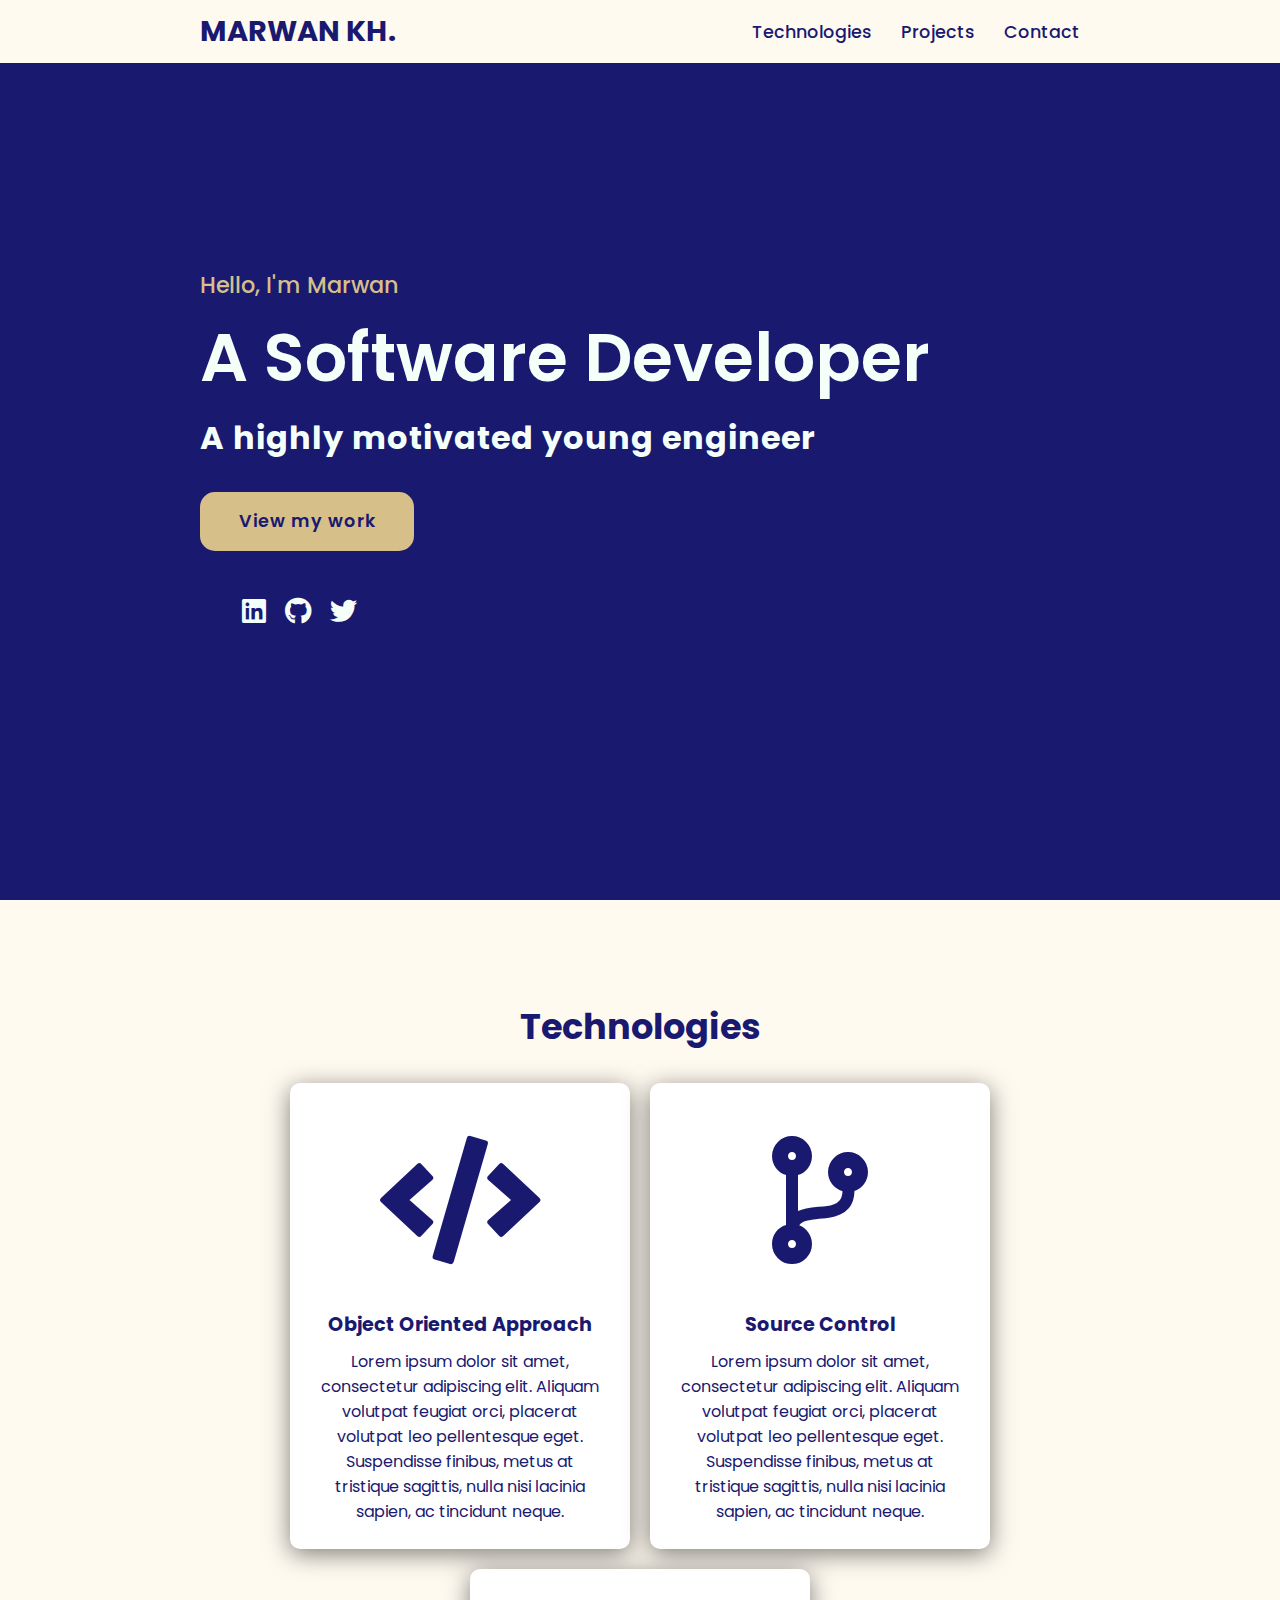
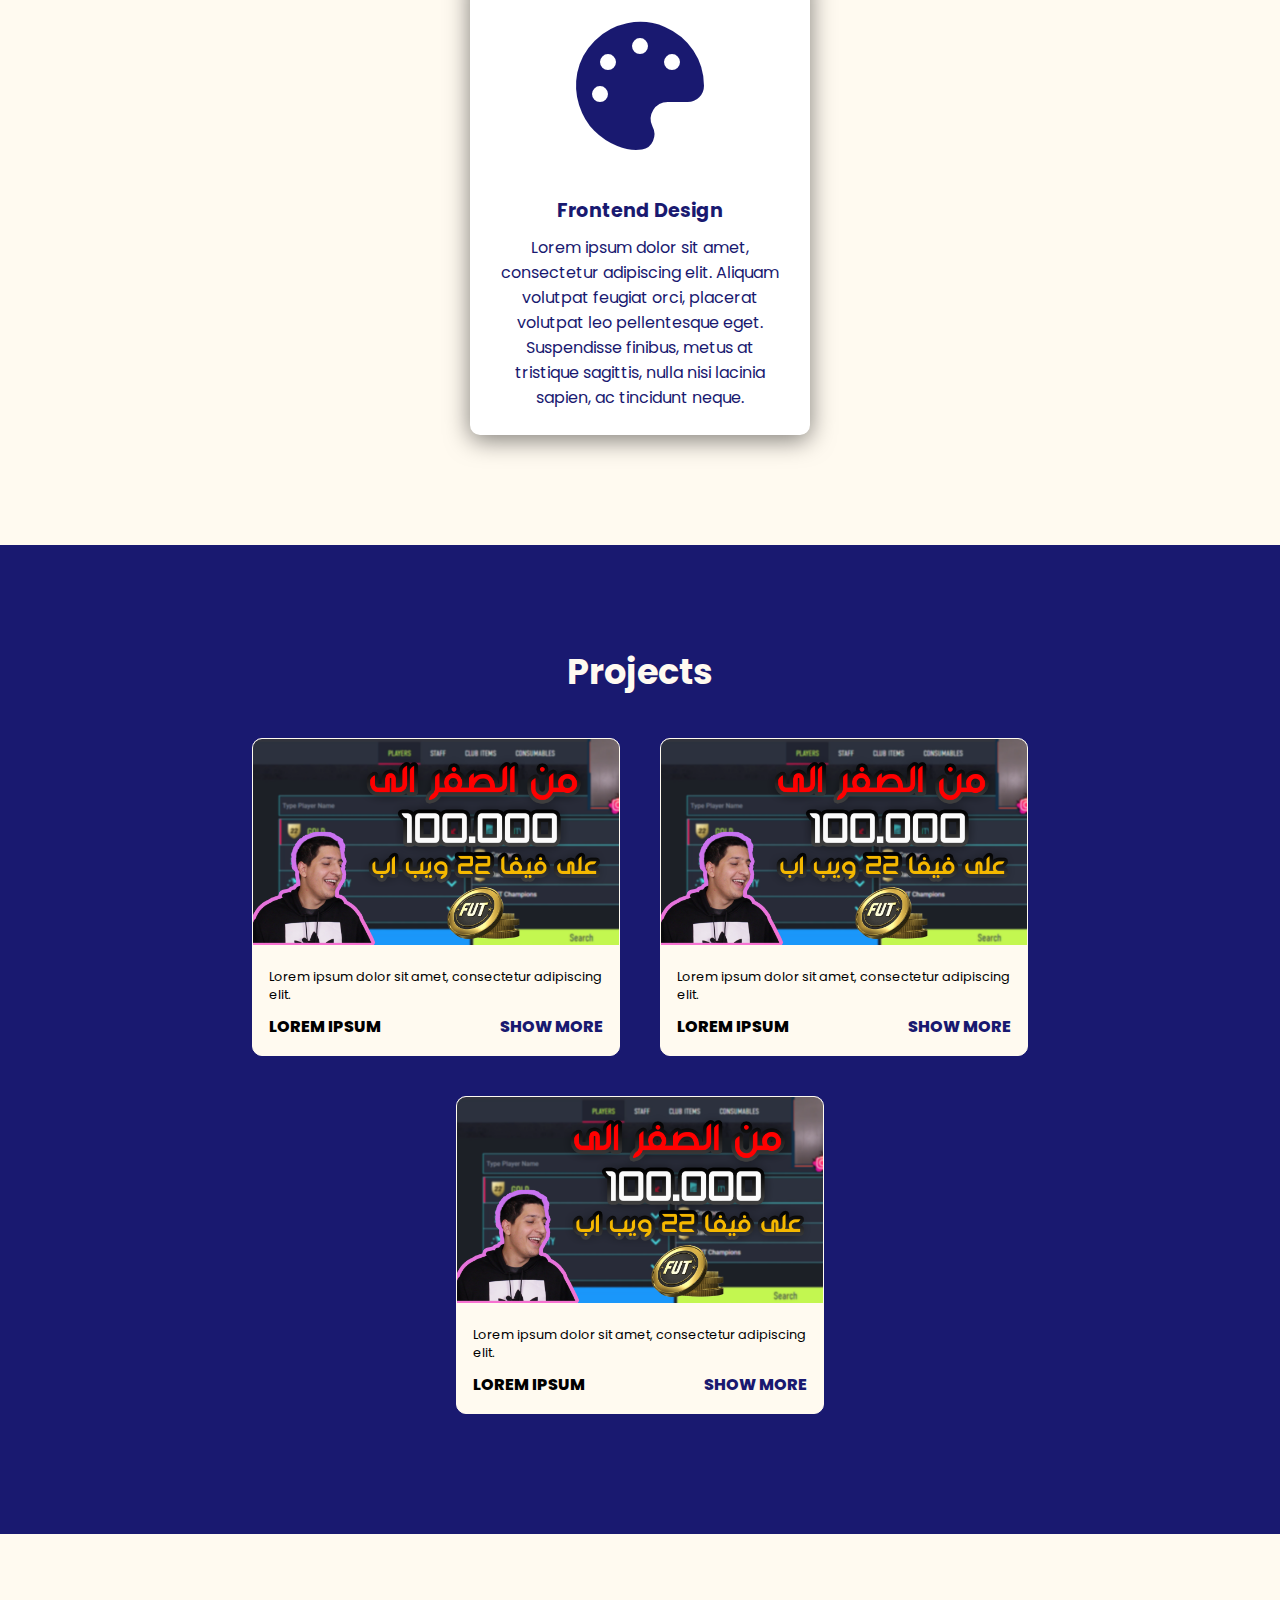
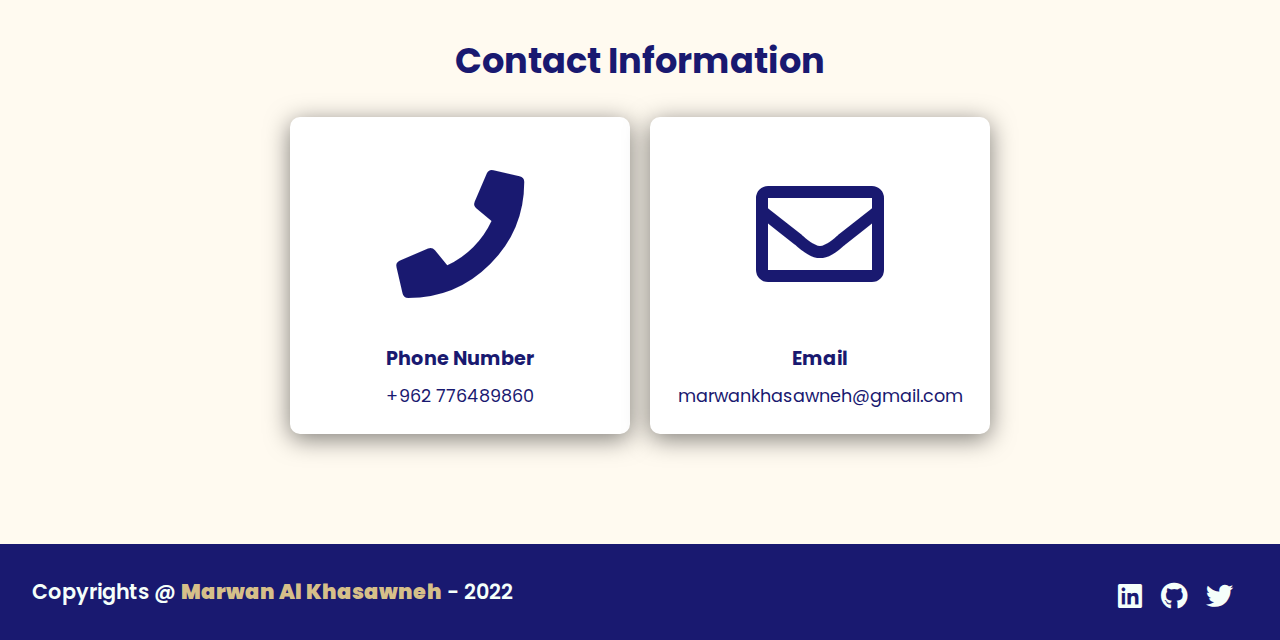
==== index.html @ 5cfc0b36 "Finish contact and footer" ====
<!DOCTYPE html>
<html lang="en">
<head>
    <meta charset="UTF-8">
    <meta http-equiv="X-UA-Compatible" content="IE=edge">
    <meta name="viewport" content="width=device-width, initial-scale=1.0">
    <link rel="stylesheet" href="https://cdnjs.cloudflare.com/ajax/libs/font-awesome/5.15.4/css/all.min.css">
    <link rel="stylesheet" href="style.css">
    <title>Marwan Al Khasawneh</title>
</head>
<body>
    <header>
        <a href="#" class="logo">Marwan Kh.</a>
        <nav class="navigation">
            <a href="#technologies">Technologies</a>
            <a href="#projects">Projects</a>
            <a href="#contact">Contact</a>
        </nav>
    </header>

    <section class="main">
        <div>
            <h2>Hello, I'm Marwan<br><span>A Software Developer</span></span></h2>
            <h3>A highly motivated young engineer</h3>
            <a href="#projects" class="main-btn">View my work</a>
            <div class="social-icons">
                <a href="#"><i class="fab fa-linkedin"></i></a>
                <a href="#"><i class="fab fa-github"></i></a>
                <a href="#"><i class="fab fa-twitter"></i></a>
            </div>
        </div>
    </section>

    <section class="cards" id="technologies">
        <h2 class="title">Technologies</h2>

        <div class="content">
            <div class="card">
                <div class="icon">
                    <i class="fas fa-code"></i>
                </div>
                <div class="info">
                    <h3>Object Oriented Approach</h3>
                    <p>Lorem ipsum dolor sit amet, consectetur adipiscing elit. Aliquam volutpat feugiat orci, placerat volutpat leo pellentesque eget. Suspendisse finibus, metus at tristique sagittis, nulla nisi lacinia sapien, ac tincidunt neque.</p>
                </div>
            </div>

            <div class="card">
                <div class="icon">
                    <i class="fas fa-code-branch"></i>
                </div>
                <div class="info">
                    <h3>Source Control</h3>
                    <p>Lorem ipsum dolor sit amet, consectetur adipiscing elit. Aliquam volutpat feugiat orci, placerat volutpat leo pellentesque eget. Suspendisse finibus, metus at tristique sagittis, nulla nisi lacinia sapien, ac tincidunt neque.</p>
                </div>
            </div>

            <div class="card">
                <div class="icon">
                    <i class="fas fa-palette"></i>
                </div>
                <div class="info">
                    <h3>Frontend Design</h3>
                    <p>Lorem ipsum dolor sit amet, consectetur adipiscing elit. Aliquam volutpat feugiat orci, placerat volutpat leo pellentesque eget. Suspendisse finibus, metus at tristique sagittis, nulla nisi lacinia sapien, ac tincidunt neque.</p>
                </div>
            </div>
        </div>
    </section>

    <section class="projects" id="projects">
        <h2 class="title">Projects</h2>
        <div class="content">
            <div class="project-card">
                <div class="project-image">
                    <img src="images/thumbnail.png"> 
                </div>

                <div class="project-info">
                    <p class="project-category">Lorem ipsum dolor sit amet, consectetur adipiscing elit.</p>
                    <strong class="project-title">
                        <span>Lorem ipsum</span>
                        <a href="#" class="project-link">Show More</a>
                    </strong>
                </div>
            </div>

            <div class="project-card">
                <div class="project-image">
                    <img src="images/thumbnail.png"> 
                </div>

                <div class="project-info">
                    <p class="project-category">Lorem ipsum dolor sit amet, consectetur adipiscing elit.</p>
                    <strong class="project-title">
                        <span>Lorem ipsum</span>
                        <a href="#" class="project-link">Show More</a>
                    </strong>
                </div>
            </div>

            <div class="project-card">
                <div class="project-image">
                    <img src="images/thumbnail.png"> 
                </div>

                <div class="project-info">
                    <p class="project-category">Lorem ipsum dolor sit amet, consectetur adipiscing elit.</p>
                    <strong class="project-title">
                        <span>Lorem ipsum</span>
                        <a href="#" class="project-link">Show More</a>
                    </strong>
                </div>
            </div>
        </div>
    </section>

    <section class="cards contact" id="contact">
        <h2 class="title">Contact Information</h2>

        <div class="content">
            <div class="card">
                <div class="icon">
                    <i class="fas fa-phone"></i>
                </div>
                <div class="info">
                    <h3>Phone Number</h3>
                    <p>+962 776489860</p>
                </div>
            </div>

            <div class="card">
                <div class="icon">
                    <i class="far fa-envelope"></i>
                </div>
                <div class="info">
                    <h3>Email</h3>
                    <p>marwankhasawneh@gmail.com</p>
                </div>
            </div>
        </div>
    </section>

    <footer class="footer">
        <p class="footer-title">Copyrights @ <span>Marwan Al Khasawneh</span>  - 2022 </p>
        <div class="social-icons">
            <a href="#"><i class="fab fa-linkedin"></i></a>
            <a href="#"><i class="fab fa-github"></i></a>
            <a href="#"><i class="fab fa-twitter"></i></a>
        </div>
    </footer>
</body>
</html>
---- style.css ----
@import url('https://fonts.googleapis.com/css2?family=Poppins:ital,wght@0,100;0,200;0,300;0,400;0,500;0,600;0,700;0,800;0,900;1,100;1,200;1,300;1,400;1,500;1,600;1,700;1,800;1,900&family=Tajawal:wght@700&display=swap');

*{
    font-family: 'Poppins', sans-serif;
    margin: 0; 
    padding: 0;
    box-sizing: border-box;
    scroll-behavior: smooth;
}

header{
    background-color:floralwhite;
    width: 100%;
    position: fixed;
    z-index: 999;
    display: flex;
    justify-content: space-between;
    align-items: center;
    padding: 10px 200px;
}

.logo{
    text-decoration: none;
    color:midnightblue;
    text-transform: uppercase;
    font-weight: 700;
    font-size: 1.8em;
}

.logo:hover{
    color:#d6bf89;
}

.navigation a{
    text-decoration: none;
    color:midnightblue;
    font-size: 1.1em;
    font-weight: 500;
    padding-left: 25px;
}

.navigation a:hover{
    color:#d6bf89;
}

section{
    padding: 100px 200px;
}

.main{
    width: 100%;
    min-height: 100vh;
    display: flex;
    align-items: center;
    background-color: midnightblue;
    /*
    background: url(image/background) no-repeat; 
    */
    background-size:cover; 
    background-position:center;
}

.main h2{
    color:#d6bf89; 
    font-size: 1.4em;
    font-weight: 500;
}

.main h2 span{
    display: inline-block;
    margin-top: 5px;
    font-size: 3em;
    color: mintcream;
    font-weight: 600;
}

.main h3{
    color: mintcream;
    font-size: 2em;
    font-weight: 700;
    letter-spacing: 1px;
    margin-top: 5px;
    margin-bottom: 30px;
}

.main-btn{
    color:midnightblue;
    background-color: #d6bf89;
    text-decoration: none;
    font-size: 1.1em;
    font-weight: 600;
    display: inline-block;
    padding: 0.9375em 2.1875em;
    letter-spacing: 1px;
    border-radius: 15px;
    margin-bottom: 40px;
    transition: 0.7s ease;
}

.main-btn:hover{
    background-color:navajowhite; 
    transform: scale(1.1);
}

.cards{
   background-color: floralwhite; 
}

.social-icons{
    margin-left: 42px;
}

.social-icons a{
    color: mintcream;
    font-size: 1.7em;
    margin-right: 15px;
    transition: 0.7 ease;
}

.social-icons a:hover{
    color: #d6bf89;
}

.title{
    display: flex;
    justify-content: center;
    color: midnightblue;
    font-size: 2.2em;
    font-weight: 700;
    margin-bottom: 20px;
}

.content{
    display: flex;
    justify-content: center;
    flex-direction: row;
    flex-wrap: wrap;
}

.card{
    background-color:white;
    width: 21.25em;
    box-shadow: 0 5px 25px rgba(1 1 1 / 50%);
    border-radius: 10px;
    padding: 25px;
    margin: 10px;
    transition: 0.7s ease;
}

.card:hover{
    transform: scale(1.1);
}

.icon{
    color:midnightblue;
    font-size: 8em;
    text-align: center;
}

.info{
    text-align: center;
    color: midnightblue;
}

.info h3{
    font-size: 1.2em;
    font-weight: 700;
    margin: 10px;
}

.projects{
    background-color: midnightblue;
}

.projects .title{
    color:floralwhite;
}

.project-card{
    background-color: floralwhite;
    border: 1px solid floralwhite;
    min-height: 14em;
    border-radius: 10px;
    width: 23em;
    overflow: hidden;
    margin: 20px;
    transition: 0.7s ease;
}

.project-card:hover{
    transform: scale(1.1);
}

.project-image img{
    width: 100%;
}

.project-card:hover .project-image{
    opacity: 0.9;
}

.project-info{
    padding: 1em;
}

.project-category{
    font-size: 0.8em;
    color: black; 

}

.project-title{
    display: flex;
    justify-content: space-between;
    text-transform: uppercase;
    font-weight: 800;
    margin-top: 10px;
}

.project-link{
    text-decoration: none;
    color:midnightblue;
}

.project-link:hover{
    color:#d6bf89;
}

.contact .info p{
    font-size: 1.1em;
}

.footer{
    height:6em;
    background-color: midnightblue;
    color: mintcream;
    padding: 2em;
    display: flex;
    justify-content: space-between;
}

.footer-title{
    font-size: 1.3em;
    font-weight: 600;
}

.footer-title span{
    font-weight: 900;
    color:#d6bf89;
}
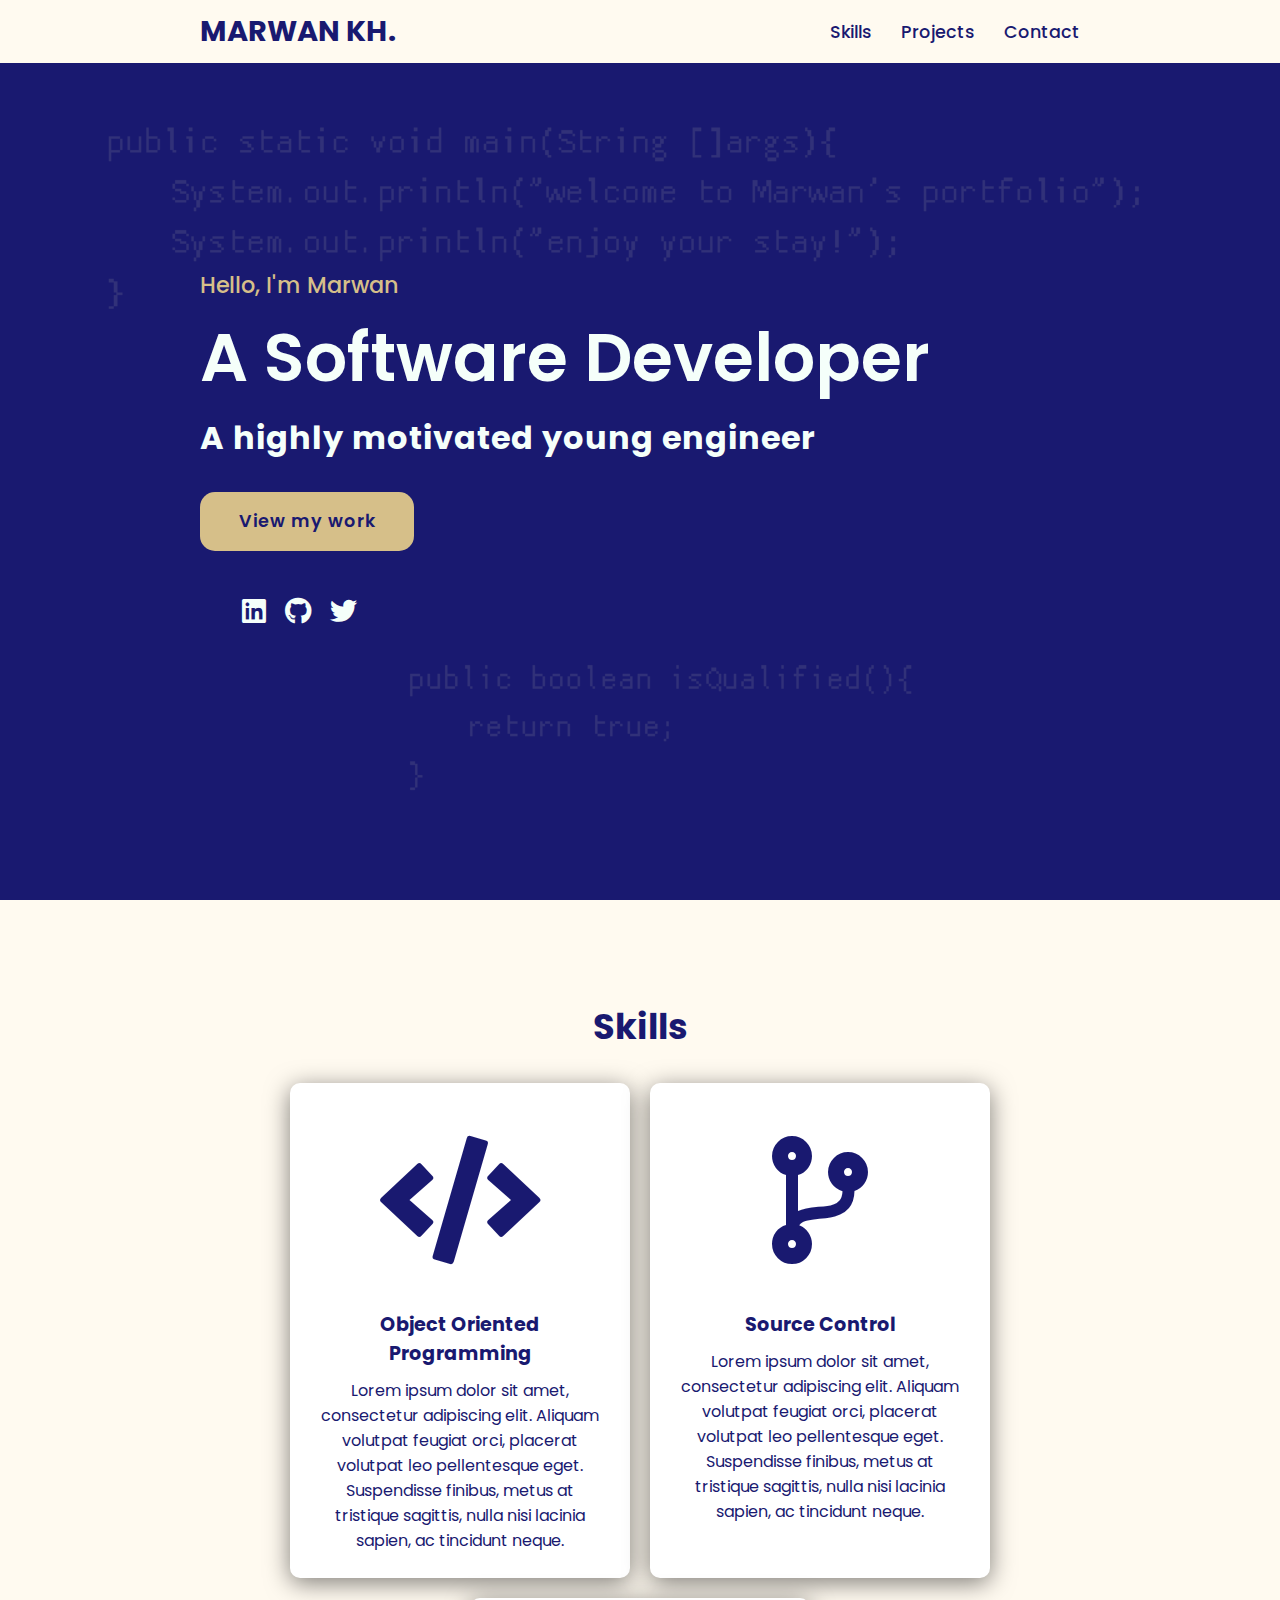
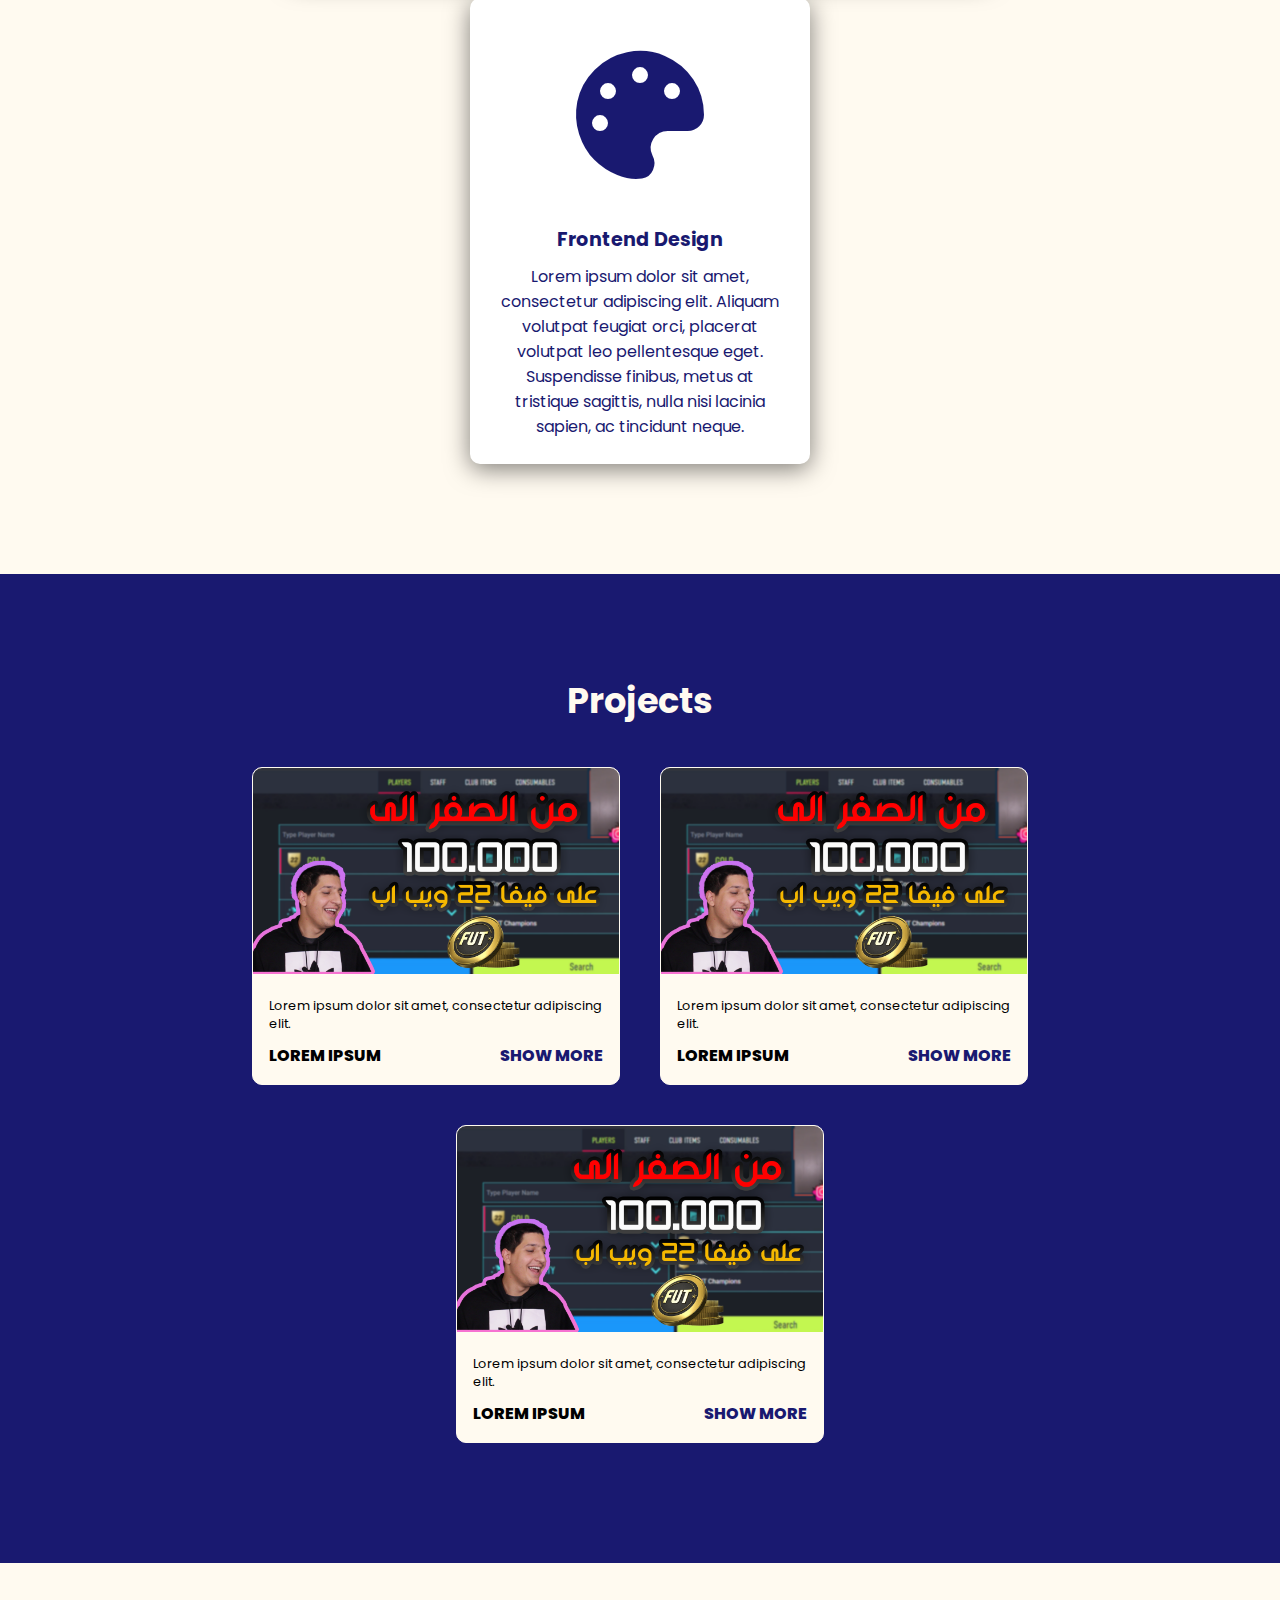
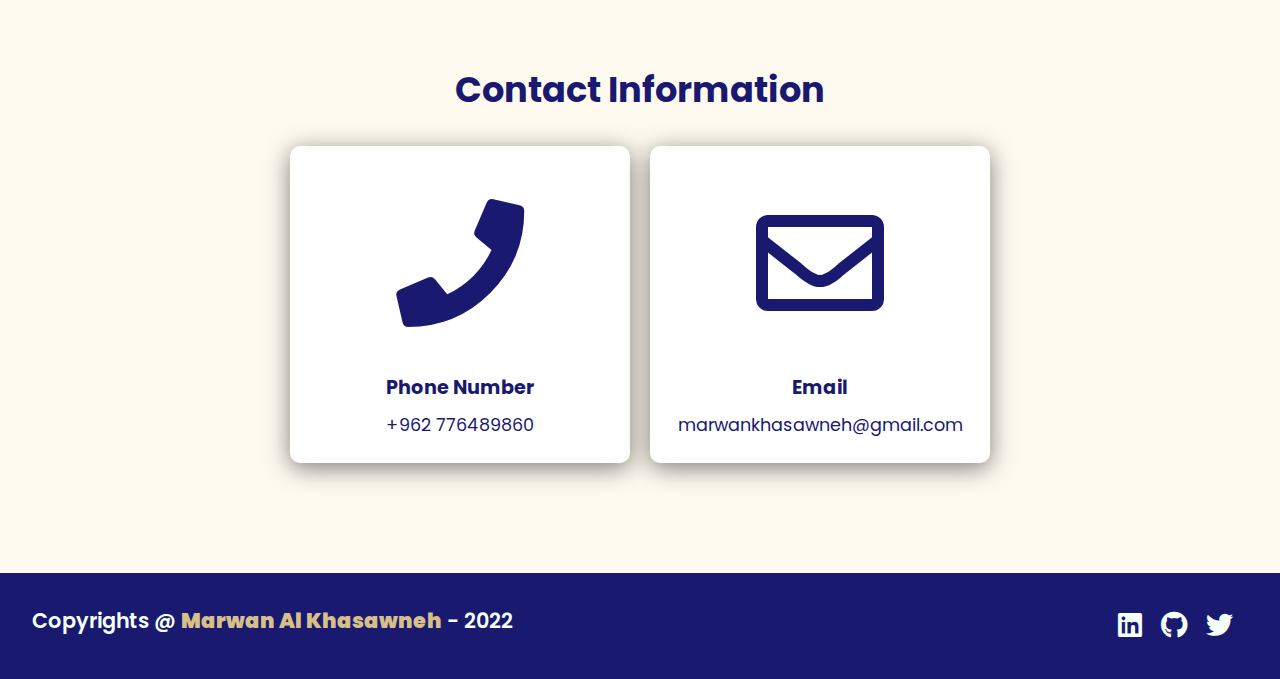
==== commit d872f62a: "add main background" ====
--- a/index.html
+++ b/index.html
@@ -12,7 +12,7 @@
     <header>
         <a href="#" class="logo">Marwan Kh.</a>
         <nav class="navigation">
-            <a href="#technologies">Technologies</a>
+            <a href="#skills">Skills</a>
             <a href="#projects">Projects</a>
             <a href="#contact">Contact</a>
         </nav>
@@ -31,8 +31,8 @@
         </div>
     </section>
 
-    <section class="cards" id="technologies">
-        <h2 class="title">Technologies</h2>
+    <section class="cards" id="skills">
+        <h2 class="title">Skills</h2>
 
         <div class="content">
             <div class="card">
@@ -40,7 +40,7 @@
                     <i class="fas fa-code"></i>
                 </div>
                 <div class="info">
-                    <h3>Object Oriented Approach</h3>
+                    <h3>Object Oriented Programming</h3>
                     <p>Lorem ipsum dolor sit amet, consectetur adipiscing elit. Aliquam volutpat feugiat orci, placerat volutpat leo pellentesque eget. Suspendisse finibus, metus at tristique sagittis, nulla nisi lacinia sapien, ac tincidunt neque.</p>
                 </div>
             </div>
--- a/style.css
+++ b/style.css
@@ -53,9 +53,7 @@
     display: flex;
     align-items: center;
     background-color: midnightblue;
-    /*
-    background: url(image/background) no-repeat; 
-    */
+    background: url(images/main-background.png) no-repeat; 
     background-size:cover; 
     background-position:center;
 }
@@ -231,7 +229,6 @@
 }
 
 .footer{
-    height:6em;
     background-color: midnightblue;
     color: mintcream;
     padding: 2em;
@@ -250,5 +247,91 @@
 }
 
 
-
-
+@media(max-width:1023px){
+    body{
+        font-size: 16px; 
+    }
+
+    header{
+        padding: 15px 40px;
+    }
+
+    .logo{
+        font-size: 1.8em;
+    }
+
+    .navigation a{
+        padding-left: 10px;
+        font-size: 1.2em;
+    }
+
+    section{
+        padding: 10px 20px;
+    }
+
+    .content{
+        flex-direction: column;
+        align-content: center;
+    }
+
+    .footer{
+        display: flex;
+        flex-direction: column;
+    }
+
+    .footer-title{
+        font-size: 1.2em;
+        text-align: center;
+    }
+
+    .footer .social-icons{
+        text-align: center;
+        margin: 25px;
+    }
+}
+
+@media(max-width:641px){
+    body{
+        font-size: 12px; 
+    }
+
+    header{
+        padding: 5px 10px;
+    }
+
+    .logo{
+        font-size: 1.4em;
+    }
+
+    .navigation a{
+        padding-left: 10px;
+        font-size: 0.9em;
+    }
+
+    section{
+        padding: 5px 10px;
+    }
+
+    .content{
+        flex-direction: column;
+        align-content: center;
+    }
+
+    .footer{
+        display: flex;
+        flex-direction: column;
+    }
+
+    .footer-title{
+        font-size: 0.9em;
+        text-align: center;
+    }
+
+    .footer .social-icons{
+        text-align: center;
+        margin: 10px;
+    }
+}
+
+
+
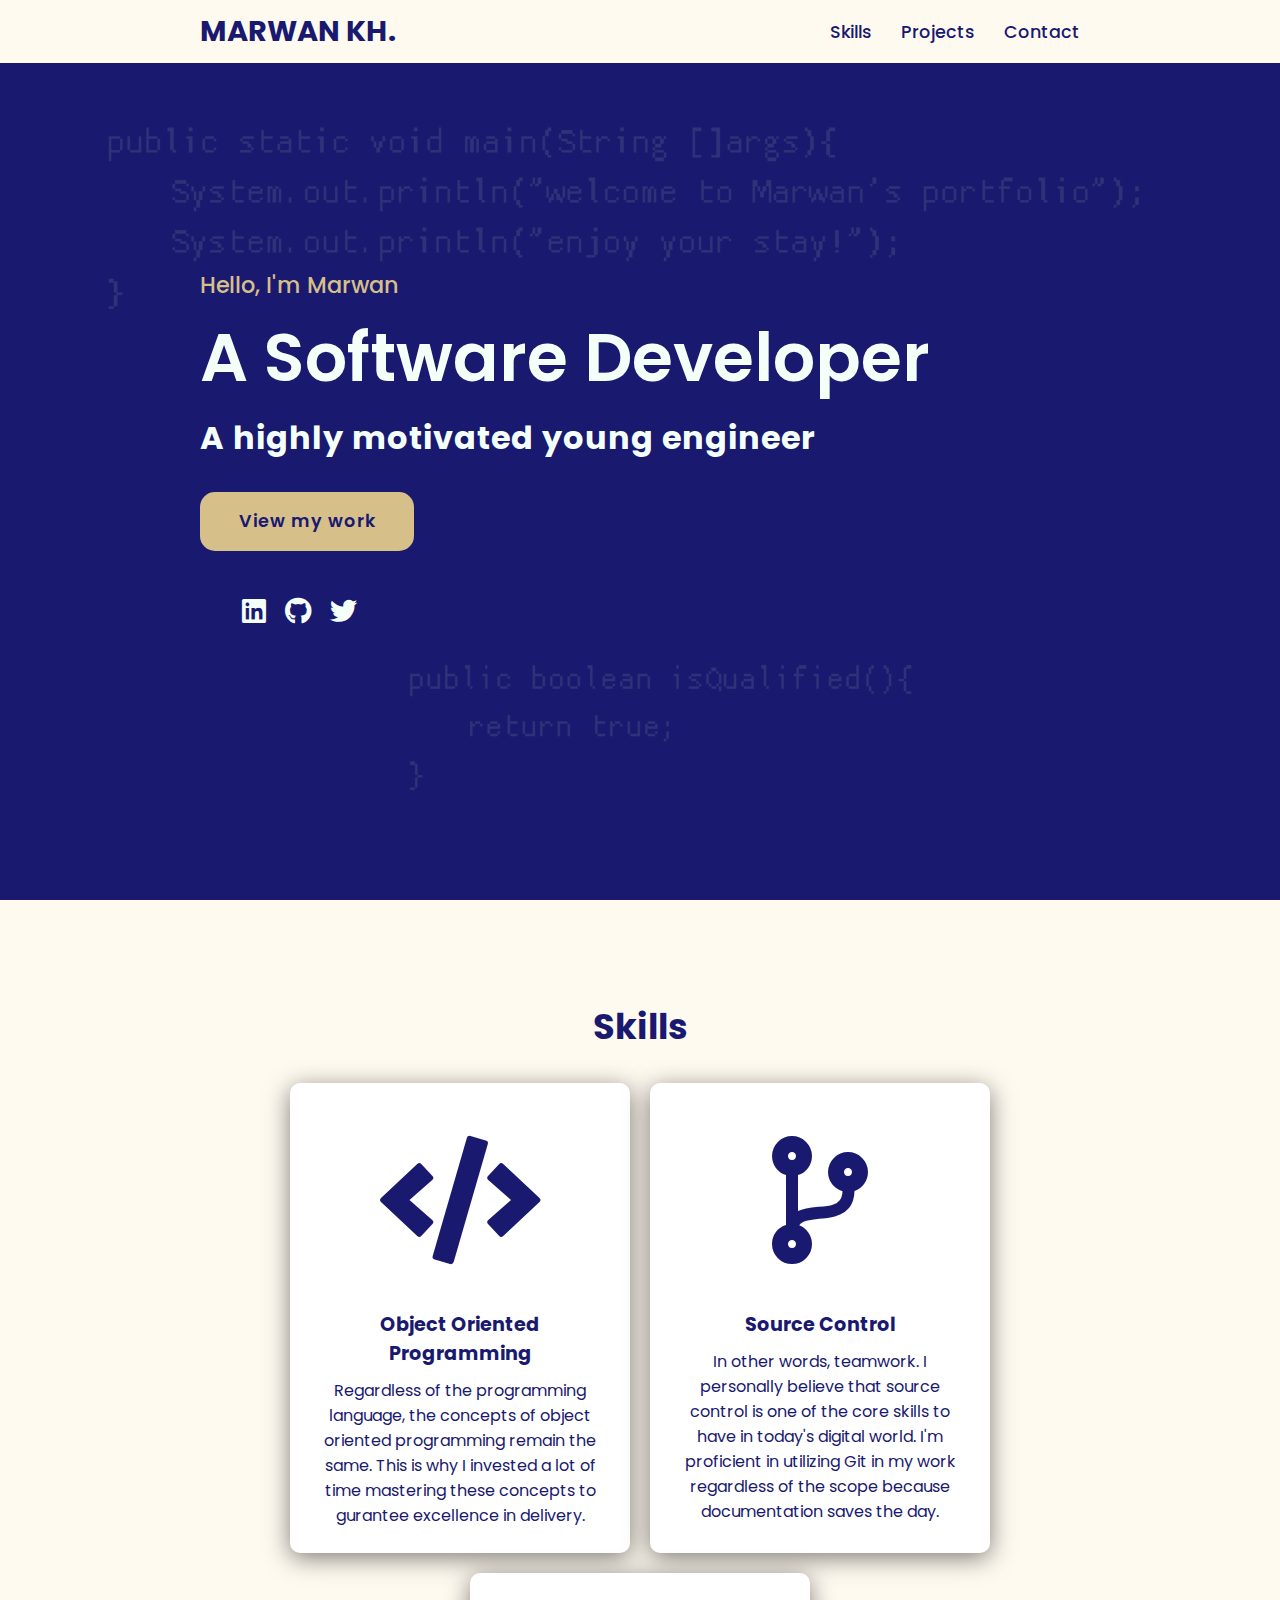
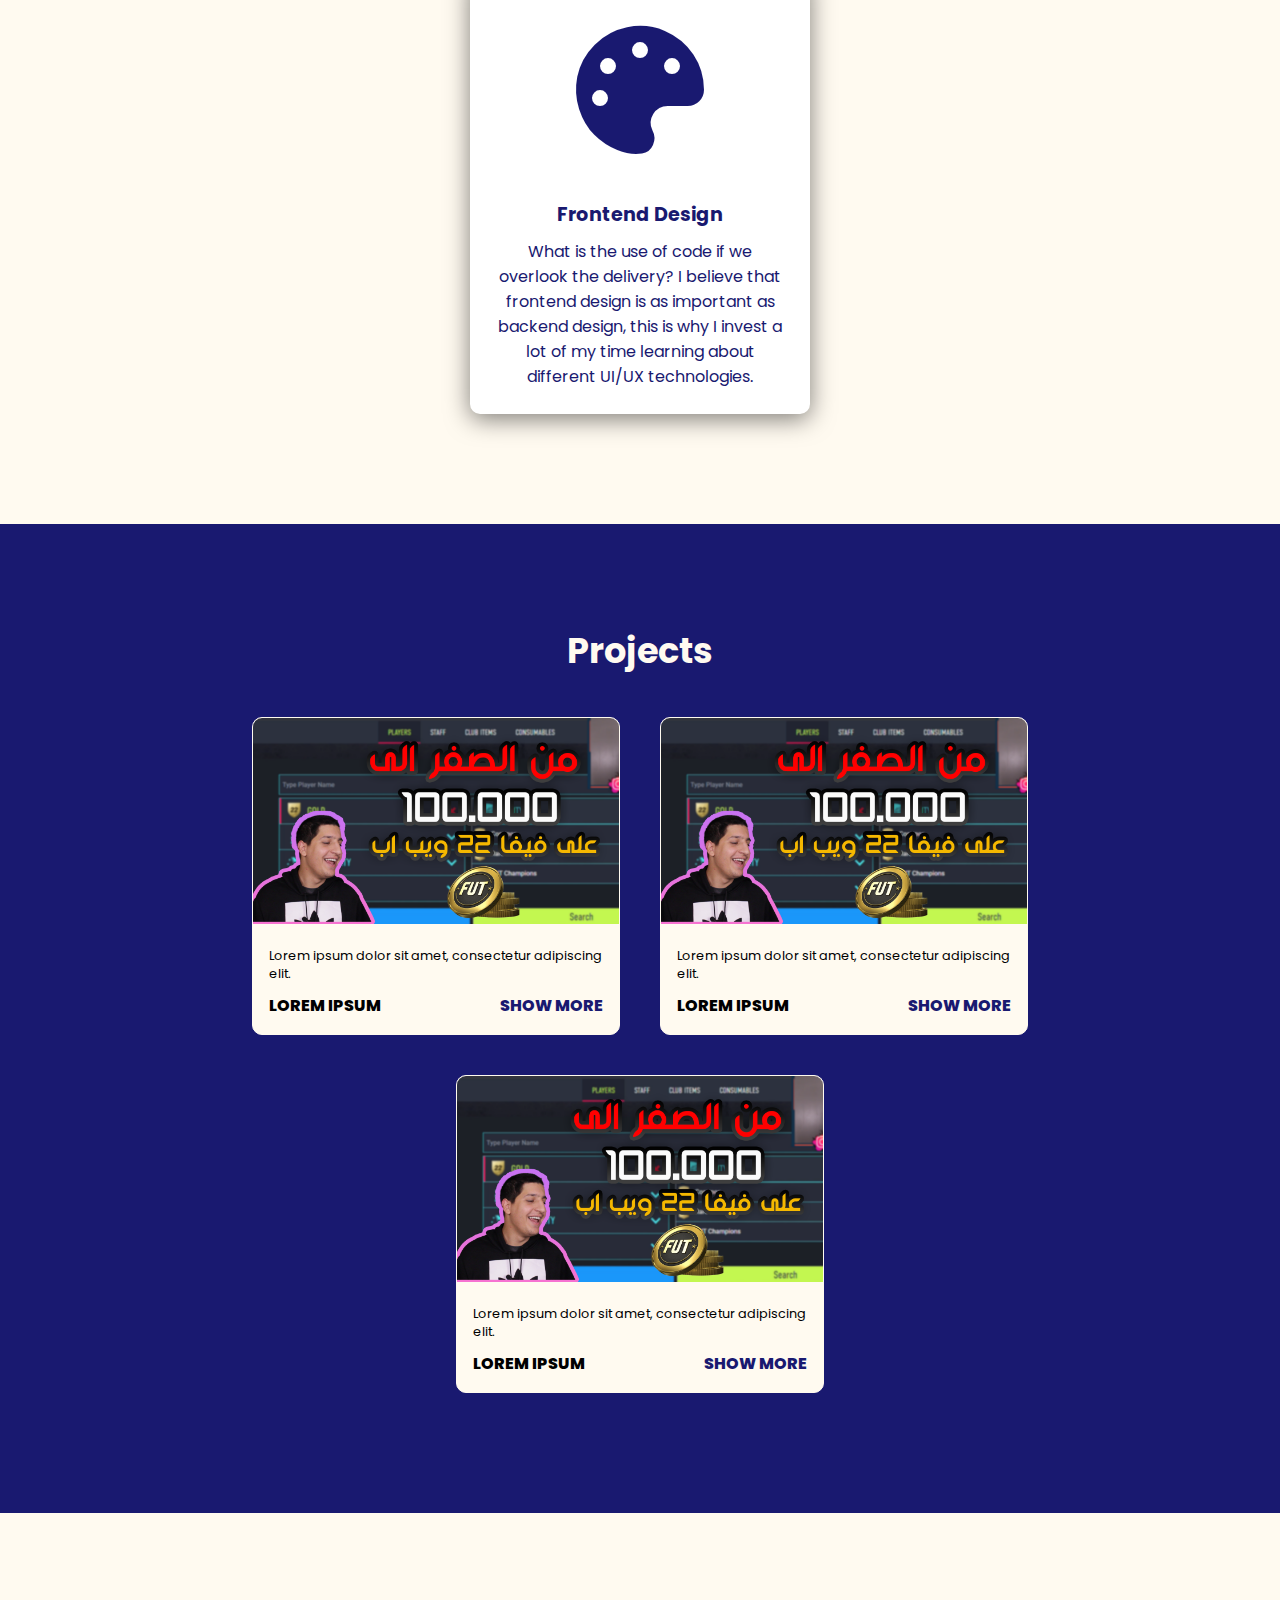
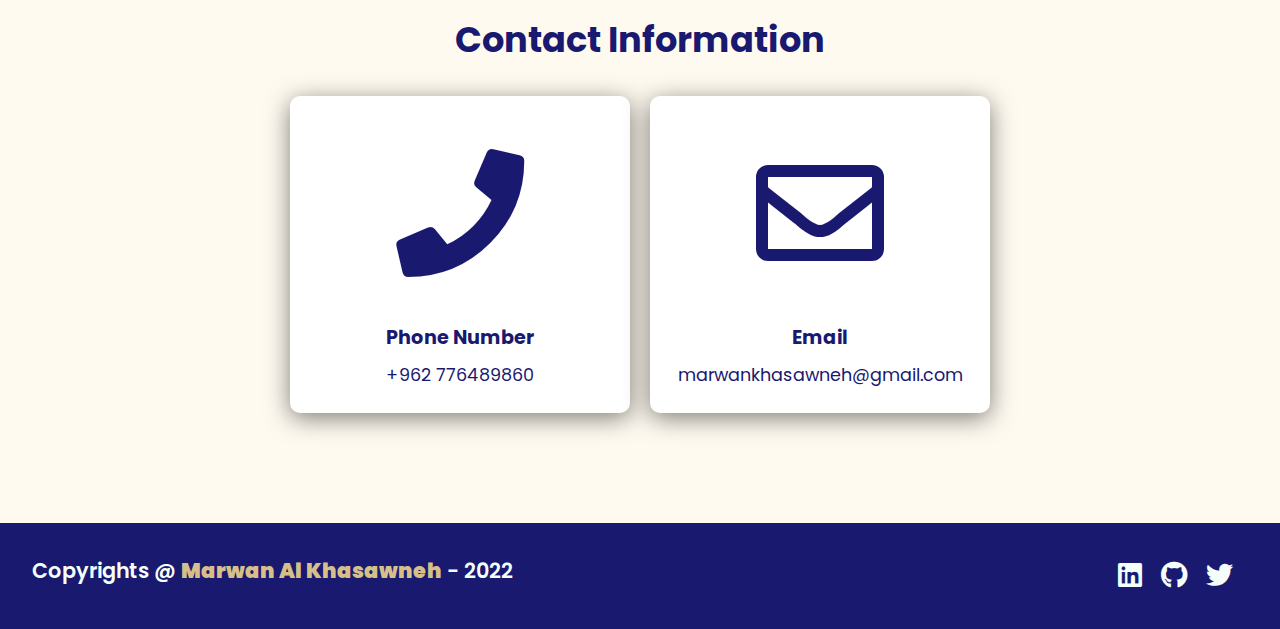
==== commit 561bcfb4: "fill data in skills" ====
--- a/index.html
+++ b/index.html
@@ -41,7 +41,7 @@
                 </div>
                 <div class="info">
                     <h3>Object Oriented Programming</h3>
-                    <p>Lorem ipsum dolor sit amet, consectetur adipiscing elit. Aliquam volutpat feugiat orci, placerat volutpat leo pellentesque eget. Suspendisse finibus, metus at tristique sagittis, nulla nisi lacinia sapien, ac tincidunt neque.</p>
+                    <p>Regardless of the programming language, the concepts of object oriented programming remain the same. This is why I invested a lot of time mastering these concepts to gurantee excellence in delivery.</p>
                 </div>
             </div>
 
@@ -51,7 +51,7 @@
                 </div>
                 <div class="info">
                     <h3>Source Control</h3>
-                    <p>Lorem ipsum dolor sit amet, consectetur adipiscing elit. Aliquam volutpat feugiat orci, placerat volutpat leo pellentesque eget. Suspendisse finibus, metus at tristique sagittis, nulla nisi lacinia sapien, ac tincidunt neque.</p>
+                    <p>In other words, teamwork. I personally believe that source control is one of the core skills to have in today's digital world. I'm proficient in utilizing Git in my work regardless of the scope because documentation saves the day.</p>
                 </div>
             </div>
 
@@ -61,7 +61,7 @@
                 </div>
                 <div class="info">
                     <h3>Frontend Design</h3>
-                    <p>Lorem ipsum dolor sit amet, consectetur adipiscing elit. Aliquam volutpat feugiat orci, placerat volutpat leo pellentesque eget. Suspendisse finibus, metus at tristique sagittis, nulla nisi lacinia sapien, ac tincidunt neque.</p>
+                    <p>What is the use of code if we overlook the delivery? I believe that frontend design is as important as backend design, this is why I invest a lot of my time learning about different UI/UX technologies.</p>
                 </div>
             </div>
         </div>
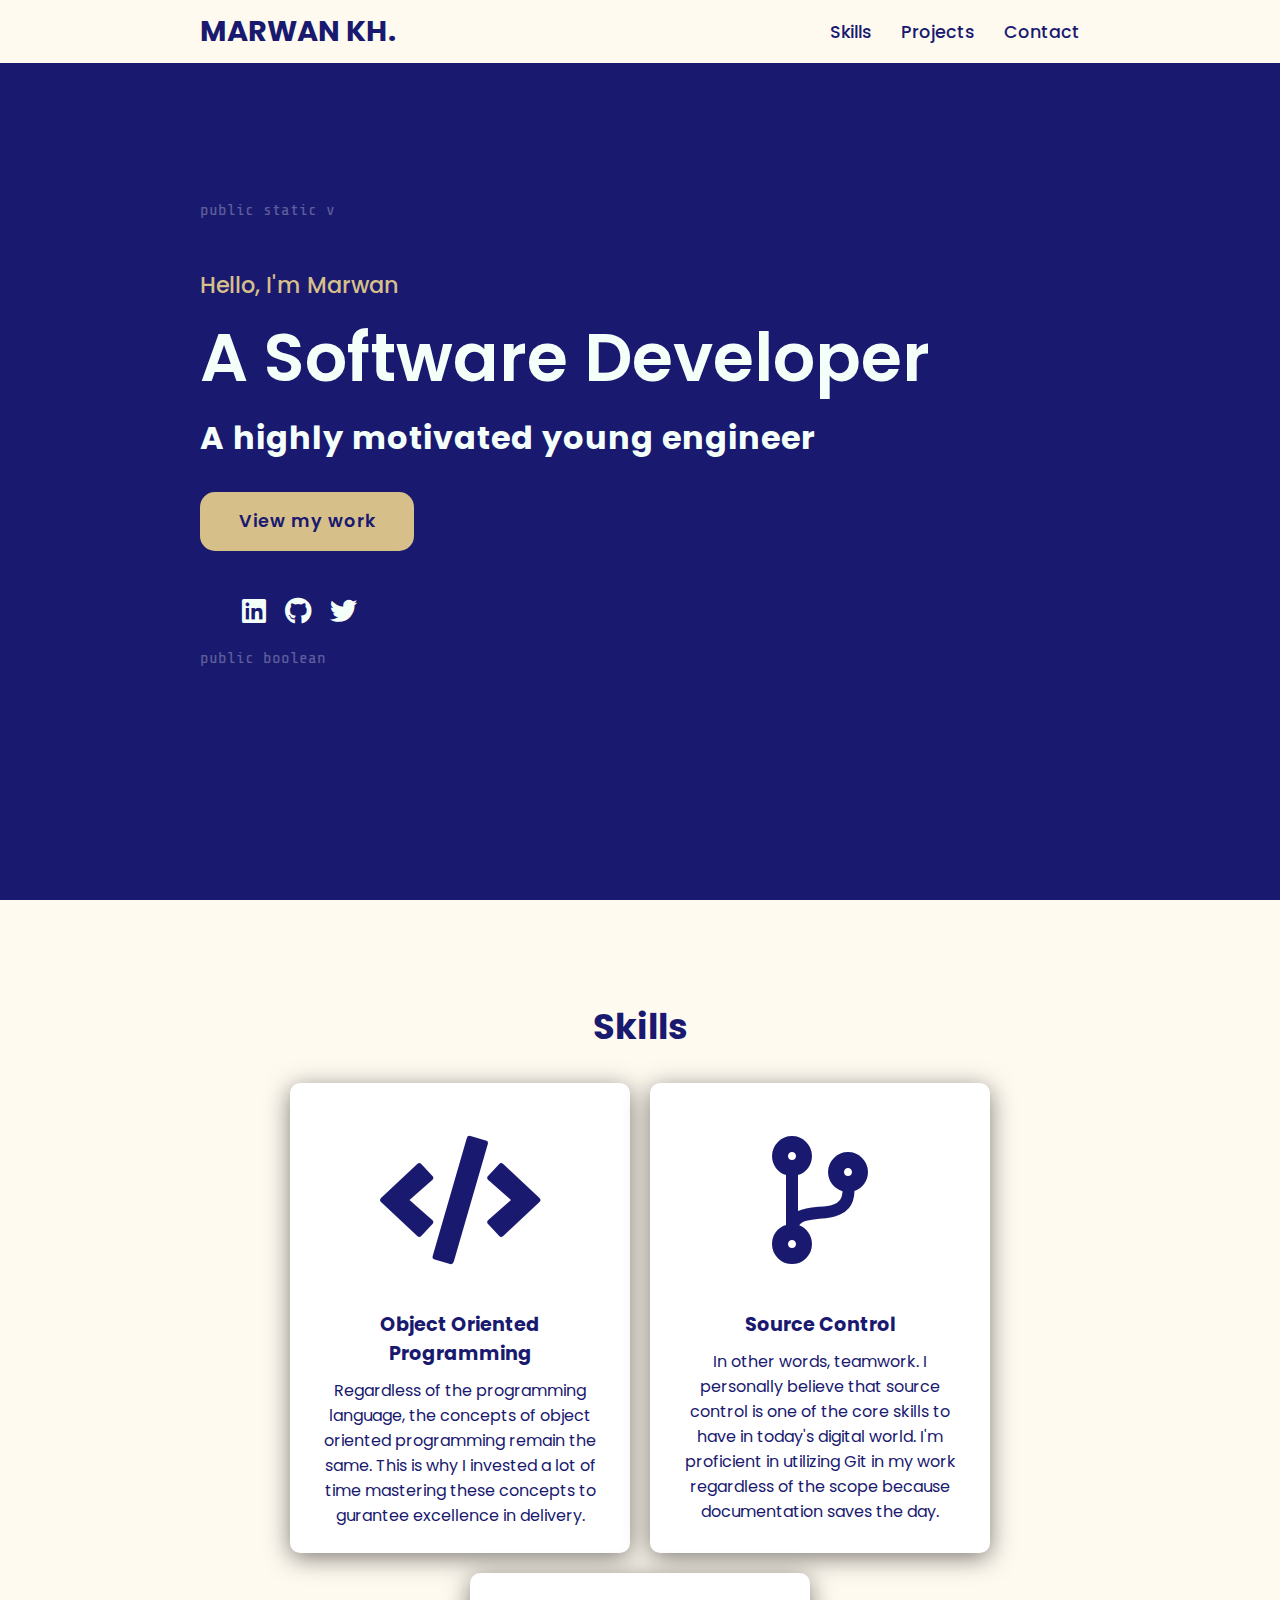
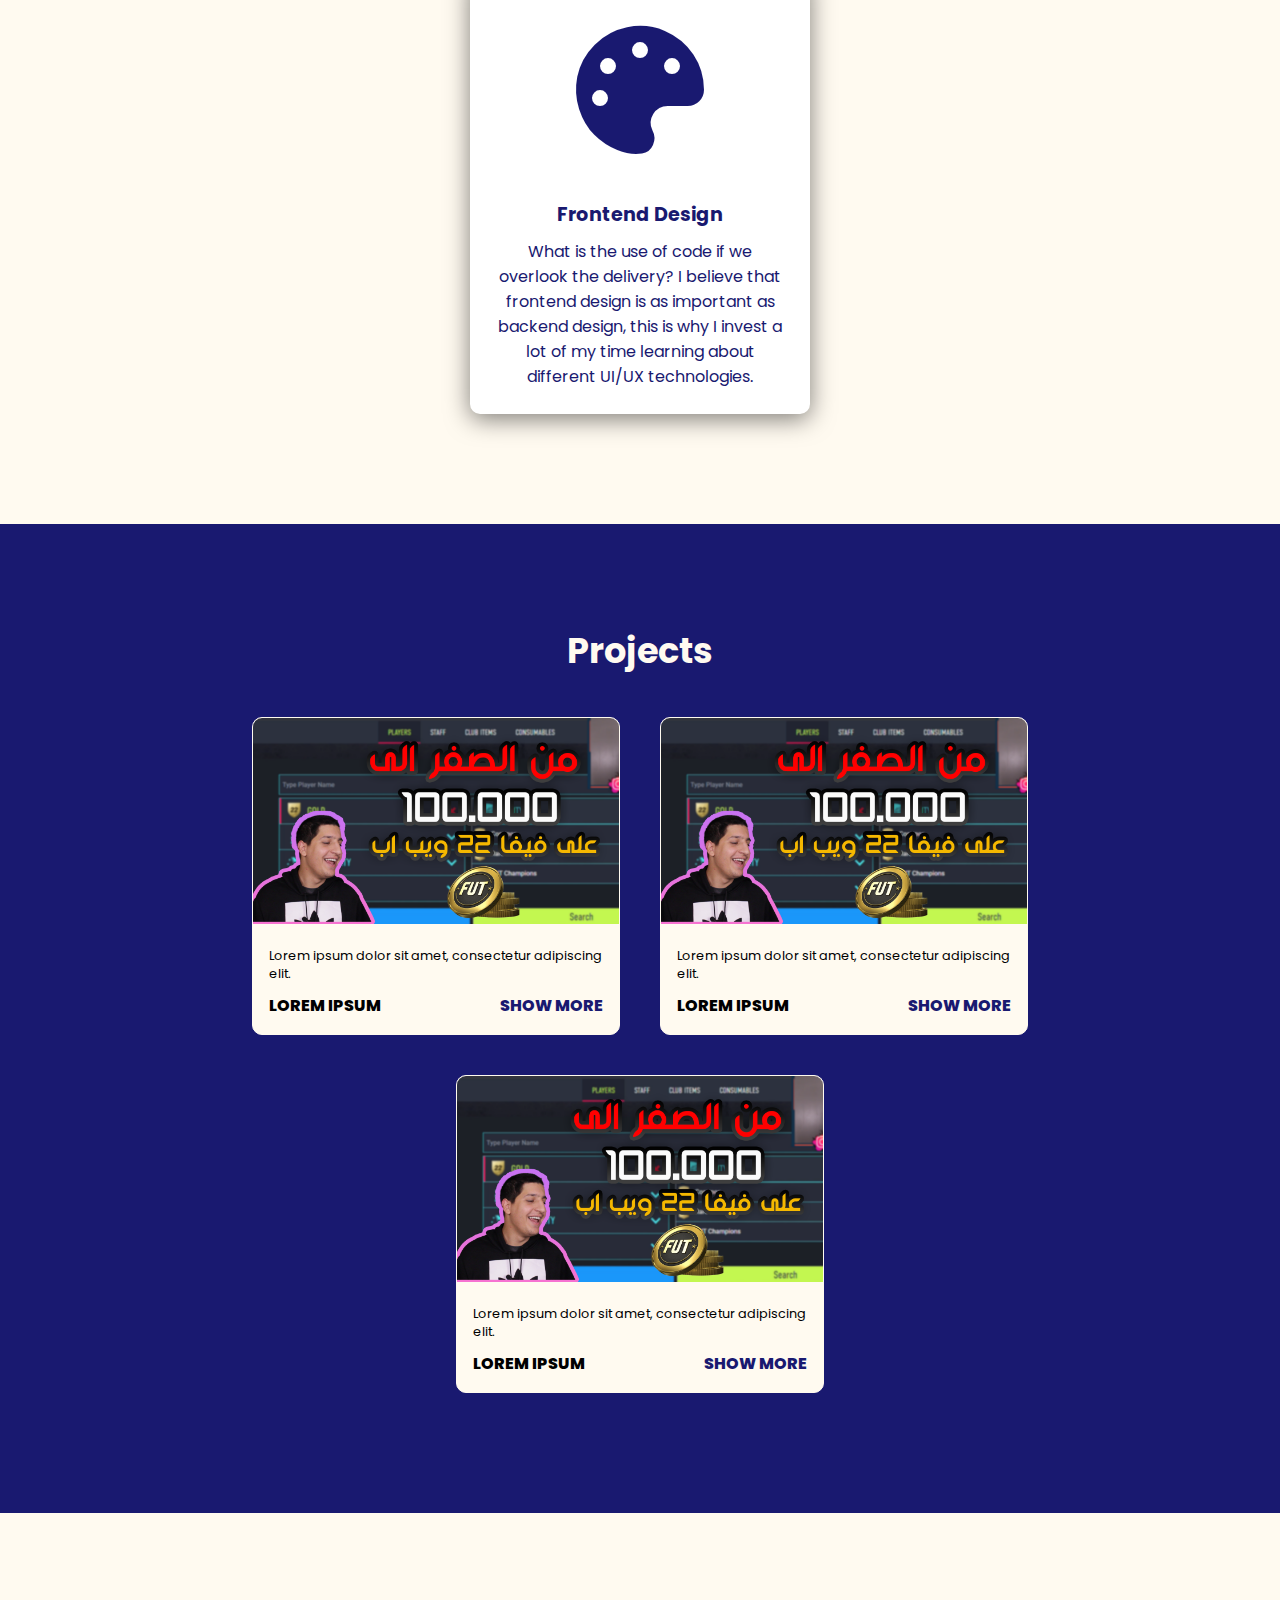
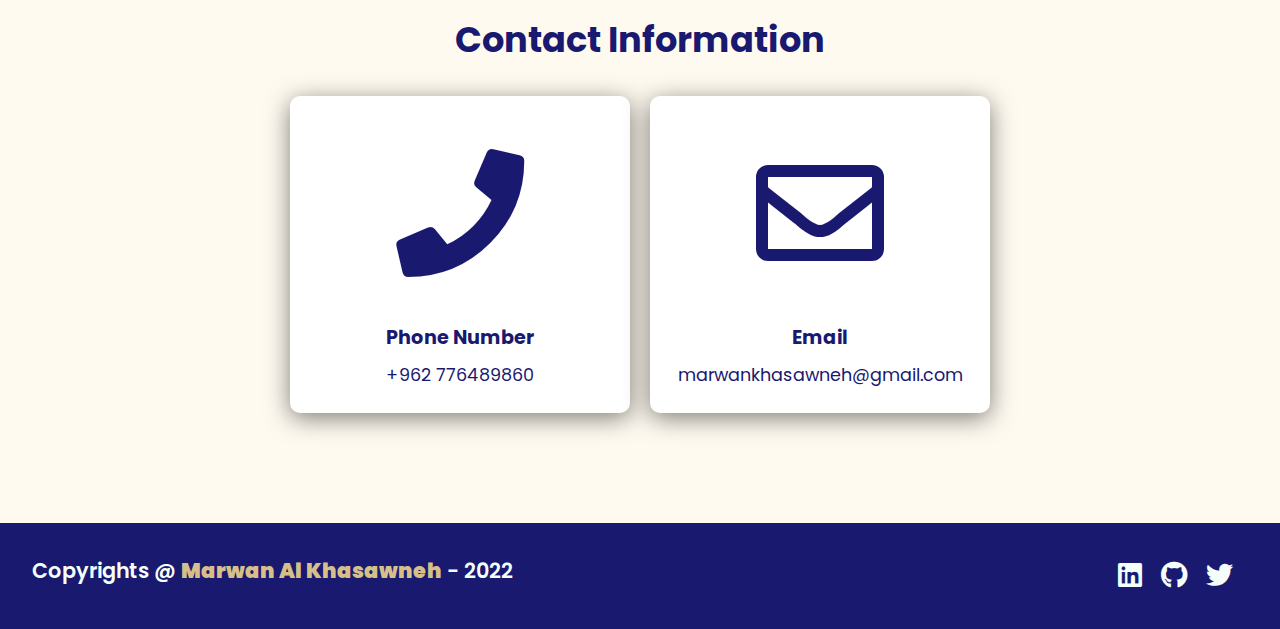
==== commit 469cbe59: "add animated code" ====
--- a/index.html
+++ b/index.html
@@ -19,6 +19,11 @@
     </header>
 
     <section class="main">
+        <div class="upper-code-container">
+            <p class="upper-code" id="upper-code"></p> <br>
+            <p class="upper-code second-line" id="upper-code-second-line"></p><br>
+            <p class="upper-code" id="upper-code-third-line"></p>
+        </div>
         <div>
             <h2>Hello, I'm Marwan<br><span>A Software Developer</span></span></h2>
             <h3>A highly motivated young engineer</h3>
@@ -28,6 +33,11 @@
                 <a href="#"><i class="fab fa-github"></i></a>
                 <a href="#"><i class="fab fa-twitter"></i></a>
             </div>
+        </div>
+        <div class="lower-code-container">
+            <p class="lower-code" id="lower-code"></p> <br>
+            <p class="lower-code second-line" id="lower-code-second-line"></p><br>
+            <p class="lower-code" id="lower-code-third-line"></p>
         </div>
     </section>
 
@@ -148,5 +158,7 @@
             <a href="#"><i class="fab fa-twitter"></i></a>
         </div>
     </footer>
+
+    <script src="main.js"></script>
 </body>
 </html>--- a/style.css
+++ b/style.css
@@ -1,4 +1,5 @@
 @import url('https://fonts.googleapis.com/css2?family=Poppins:ital,wght@0,100;0,200;0,300;0,400;0,500;0,600;0,700;0,800;0,900;1,100;1,200;1,300;1,400;1,500;1,600;1,700;1,800;1,900&family=Tajawal:wght@700&display=swap');
+@import url('https://fonts.googleapis.com/css2?family=Share+Tech+Mono&display=swap');
 
 *{
     font-family: 'Poppins', sans-serif;
@@ -53,7 +54,7 @@
     display: flex;
     align-items: center;
     background-color: midnightblue;
-    background: url(images/main-background.png) no-repeat; 
+    /*background: url(images/main-background.png) no-repeat;*/ 
     background-size:cover; 
     background-position:center;
 }
@@ -80,6 +81,41 @@
     margin-top: 5px;
     margin-bottom: 30px;
 }
+
+.upper-code-container{
+    position: absolute;
+    margin-bottom: 35%;
+}
+
+.main .upper-code{
+    opacity: 30%;
+    overflow: hidden;
+    color: white;
+    font-family: 'Share Tech Mono';
+    white-space: nowrap;
+    margin: 0 auto;
+    position:absolute;
+}
+
+.second-line{
+    padding-left:80px;
+}
+
+.lower-code-container{
+    position: absolute;
+    margin-top: 35%;
+}
+
+.main .lower-code{
+    opacity: 30%;
+    overflow: hidden;
+    color: white;
+    font-family: 'Share Tech Mono';
+    white-space: nowrap;
+    margin: 0 auto;
+    position:absolute;
+}
+
 
 .main-btn{
     color:midnightblue;
@@ -288,6 +324,10 @@
         text-align: center;
         margin: 25px;
     }
+
+    .upper-code-container{
+        margin-bottom: 135%;
+    }
 }
 
 @media(max-width:641px){
@@ -331,7 +371,16 @@
         text-align: center;
         margin: 10px;
     }
-}
-
-
-
+
+    .upper-code-container{
+        margin-bottom: 135%;
+        display: none;
+    }
+
+    .lower-code-container{
+        margin-top: 130%;
+    }
+}
+
+
+
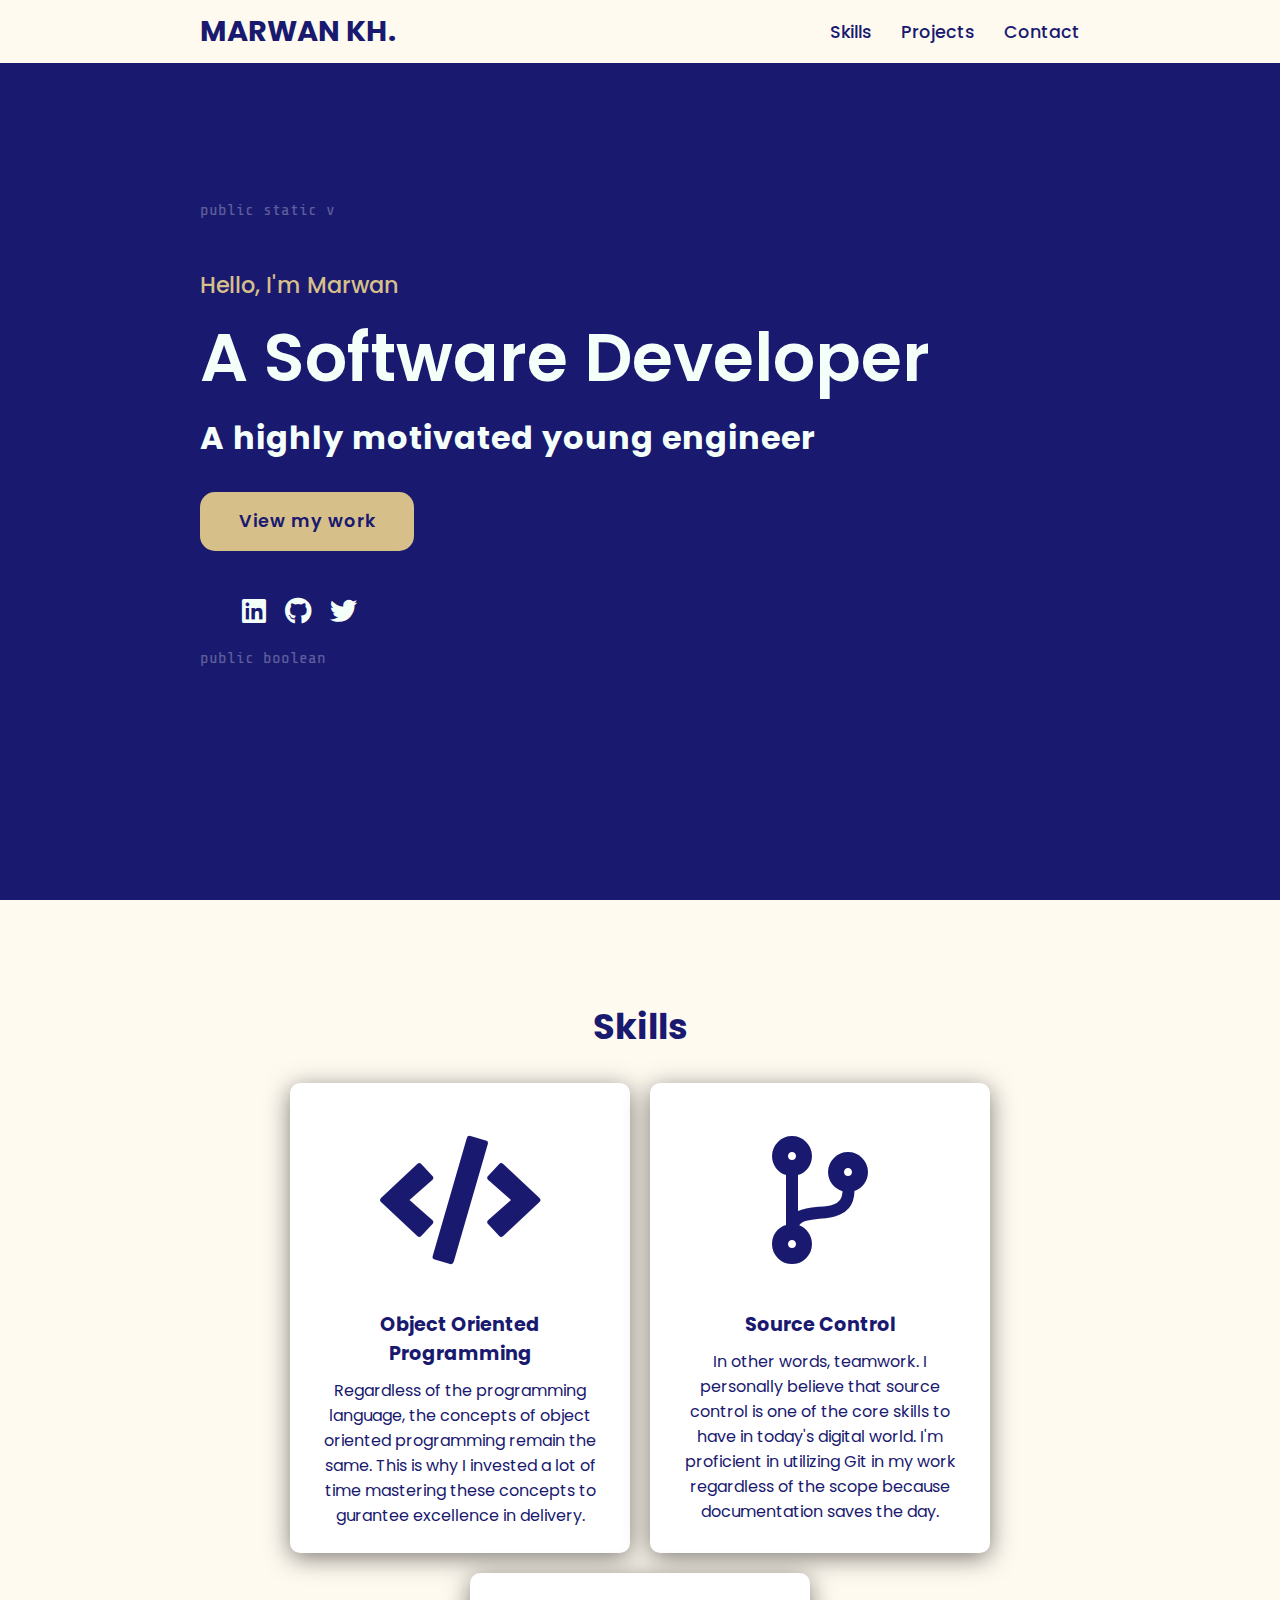
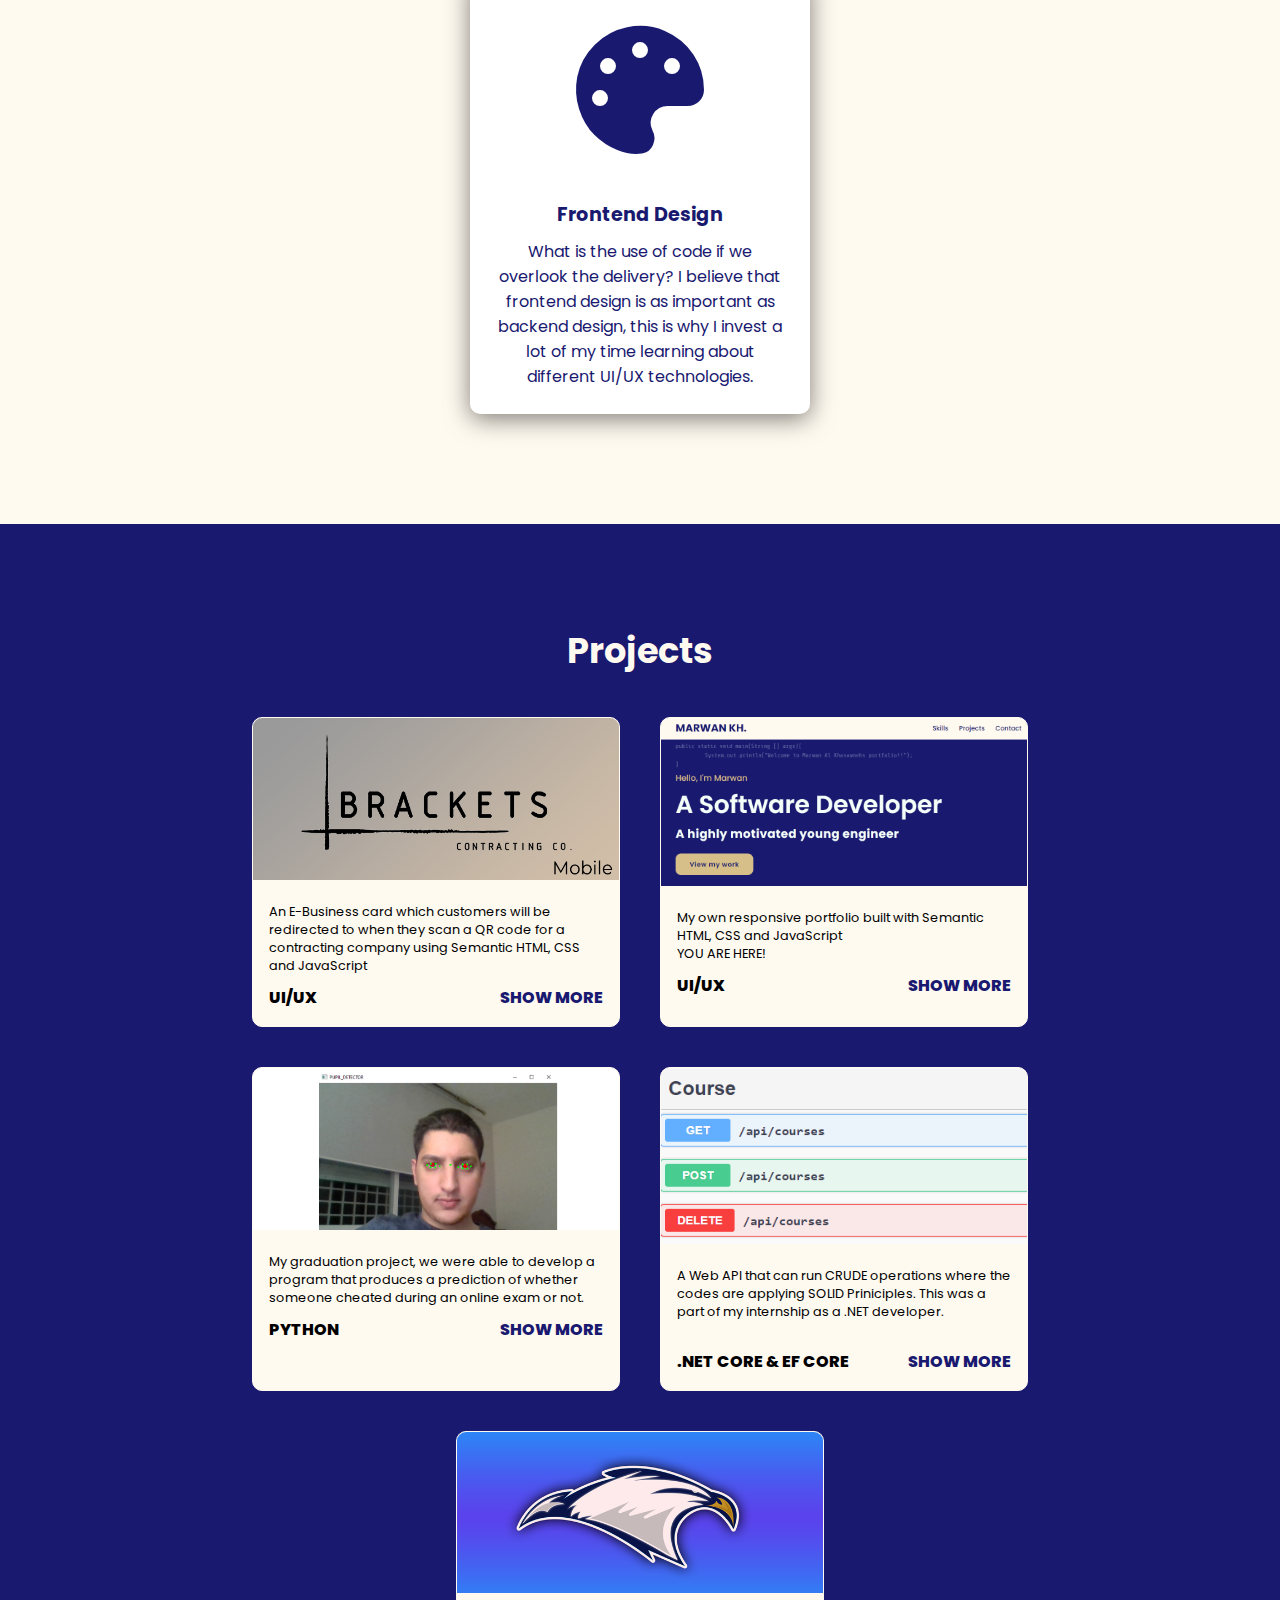
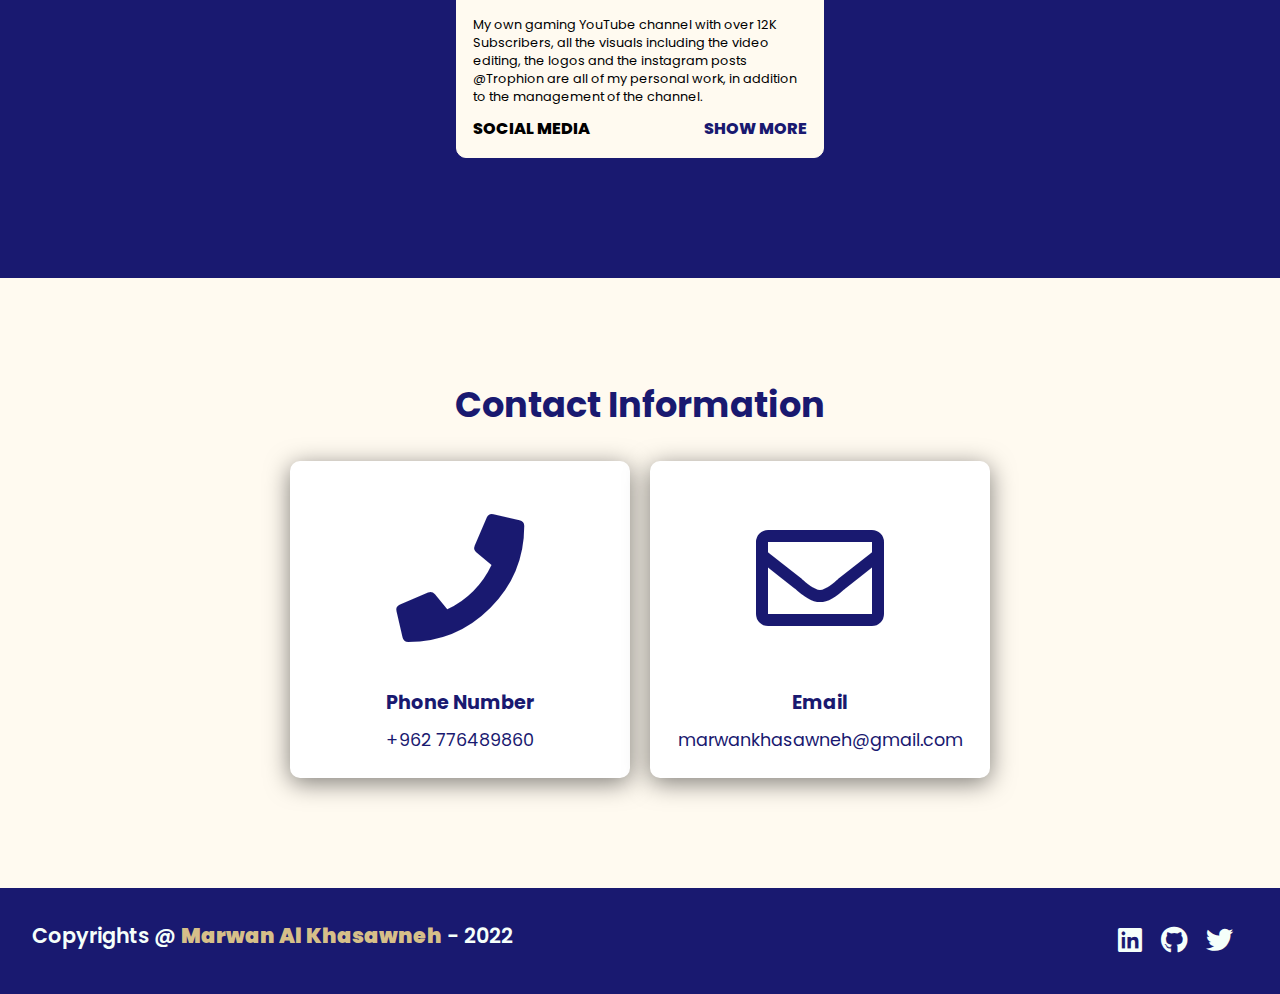
==== commit cce178cb: "content fixes" ====
--- a/index.html
+++ b/index.html
@@ -82,13 +82,13 @@
         <div class="content">
             <div class="project-card">
                 <div class="project-image">
-                    <img src="images/thumbnail.png"> 
+                    <img src="images/project4.png"> 
                 </div>
 
                 <div class="project-info">
-                    <p class="project-category">Lorem ipsum dolor sit amet, consectetur adipiscing elit.</p>
+                    <p class="project-category">An E-Business card which customers will be redirected to when they scan a QR code for a contracting company using Semantic HTML, CSS and JavaScript</p>
                     <strong class="project-title">
-                        <span>Lorem ipsum</span>
+                        <span>UI/UX</span>
                         <a href="#" class="project-link">Show More</a>
                     </strong>
                 </div>
@@ -100,9 +100,9 @@
                 </div>
 
                 <div class="project-info">
-                    <p class="project-category">Lorem ipsum dolor sit amet, consectetur adipiscing elit.</p>
+                    <p class="project-category">My own responsive portfolio built with Semantic HTML, CSS and JavaScript<br> YOU ARE HERE!</p>
                     <strong class="project-title">
-                        <span>Lorem ipsum</span>
+                        <span>UI/UX</span>
                         <a href="#" class="project-link">Show More</a>
                     </strong>
                 </div>
@@ -110,14 +110,42 @@
 
             <div class="project-card">
                 <div class="project-image">
-                    <img src="images/thumbnail.png"> 
+                    <img src="images/graduation-project.png"> 
                 </div>
 
                 <div class="project-info">
-                    <p class="project-category">Lorem ipsum dolor sit amet, consectetur adipiscing elit.</p>
+                    <p class="project-category">My graduation project, we were able to develop a program that produces a prediction of whether someone cheated during an online exam or not.</p>
                     <strong class="project-title">
-                        <span>Lorem ipsum</span>
+                        <span>Python</span>
                         <a href="#" class="project-link">Show More</a>
+                    </strong>
+                </div>
+            </div>
+
+            <div class="project-card">
+                <div class="project-image">
+                    <img src="images/Dotnet.png"> 
+                </div>
+
+                <div class="project-info">
+                    <p class="project-category">A Web API that can run CRUDE operations where the codes are applying SOLID Priniciples. This was a part of my internship as a .NET developer. <br><br></p>
+                    <strong class="project-title">
+                        <span>.NET Core & EF Core</span>
+                        <a href="#" class="project-link">Show More</a>
+                    </strong>
+                </div>
+            </div>
+
+            <div class="project-card">
+                <div class="project-image">
+                    <img src="images/project5.png"> 
+                </div>
+
+                <div class="project-info">
+                    <p class="project-category">My own gaming YouTube channel with over 12K Subscribers, all the visuals including the video editing, the logos and the instagram posts @Trophion are all of my personal work, in addition to the management of the channel.</p>
+                    <strong class="project-title">
+                        <span>Social Media</span>
+                        <a href="https://www.youtube.com/channel/UCbkO_2h_FA88yKX_Ukv8WmQ" class="project-link">Show More</a>
                     </strong>
                 </div>
             </div>
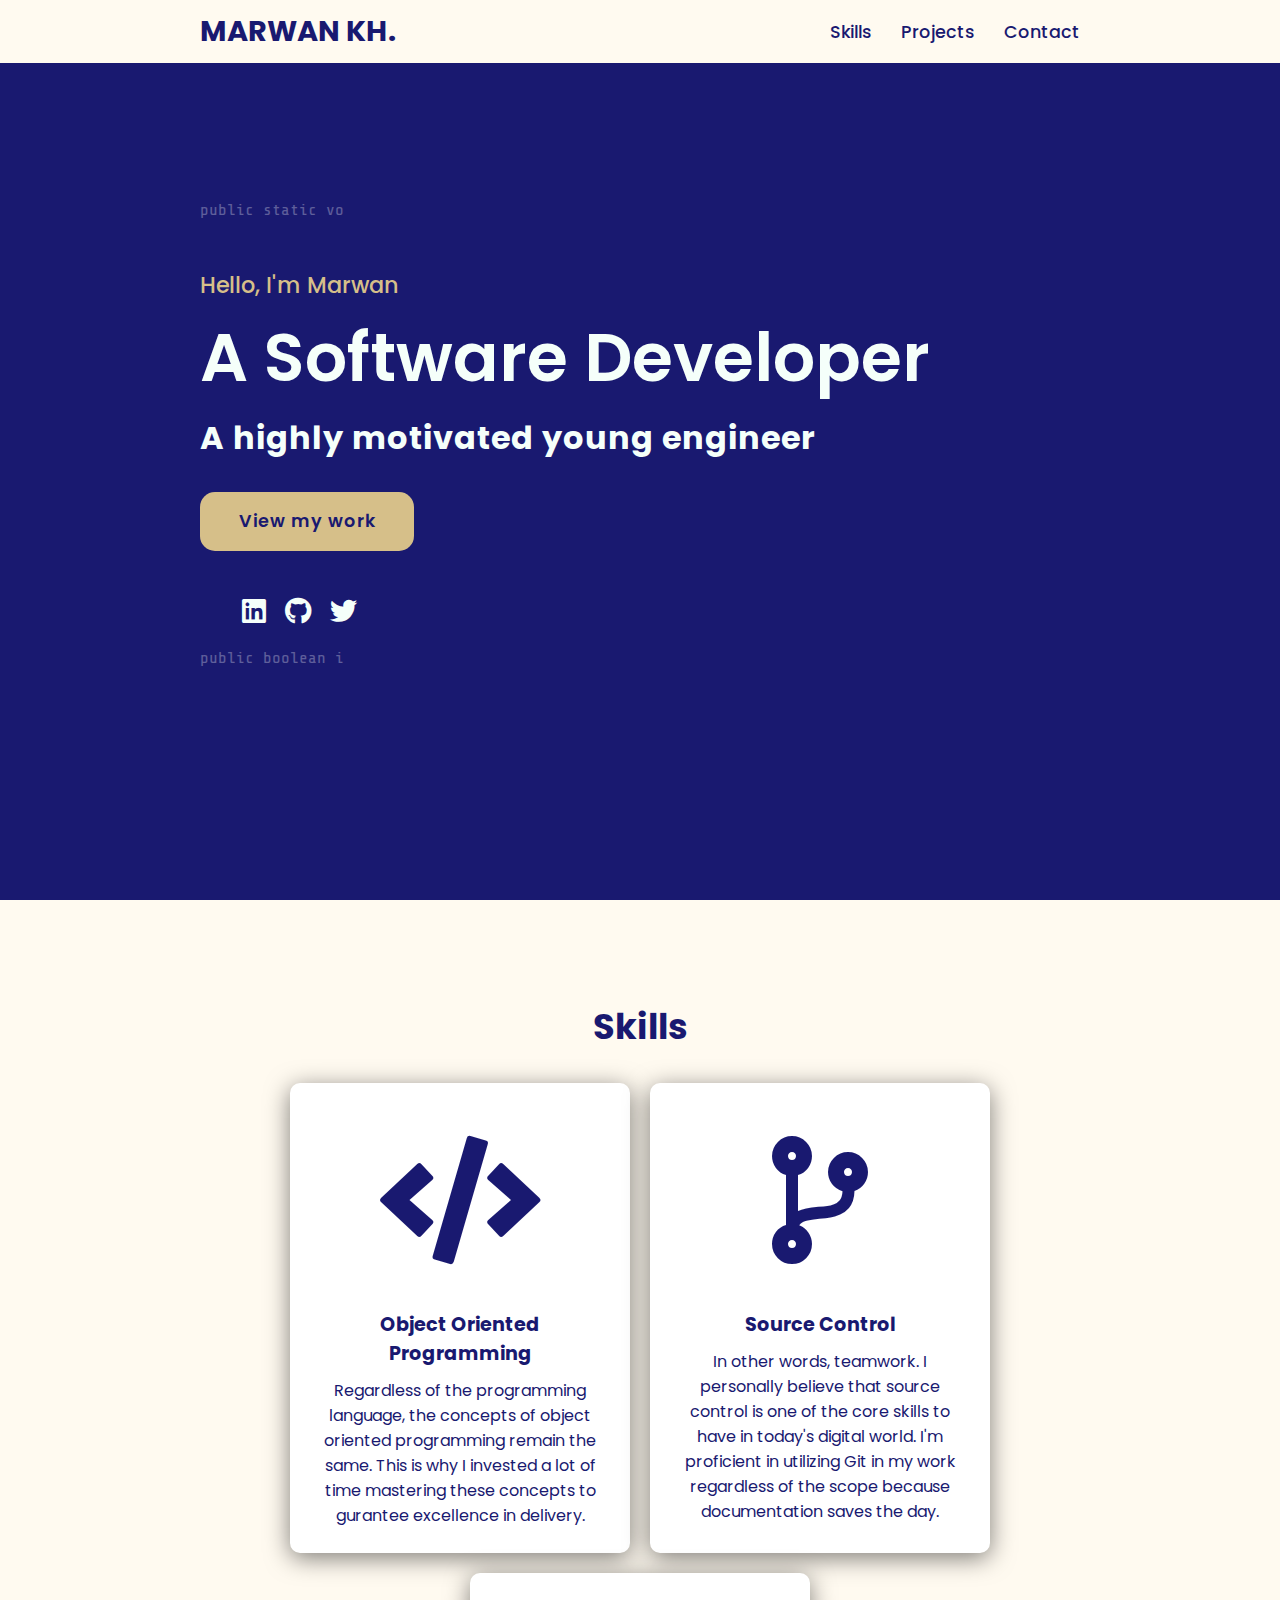
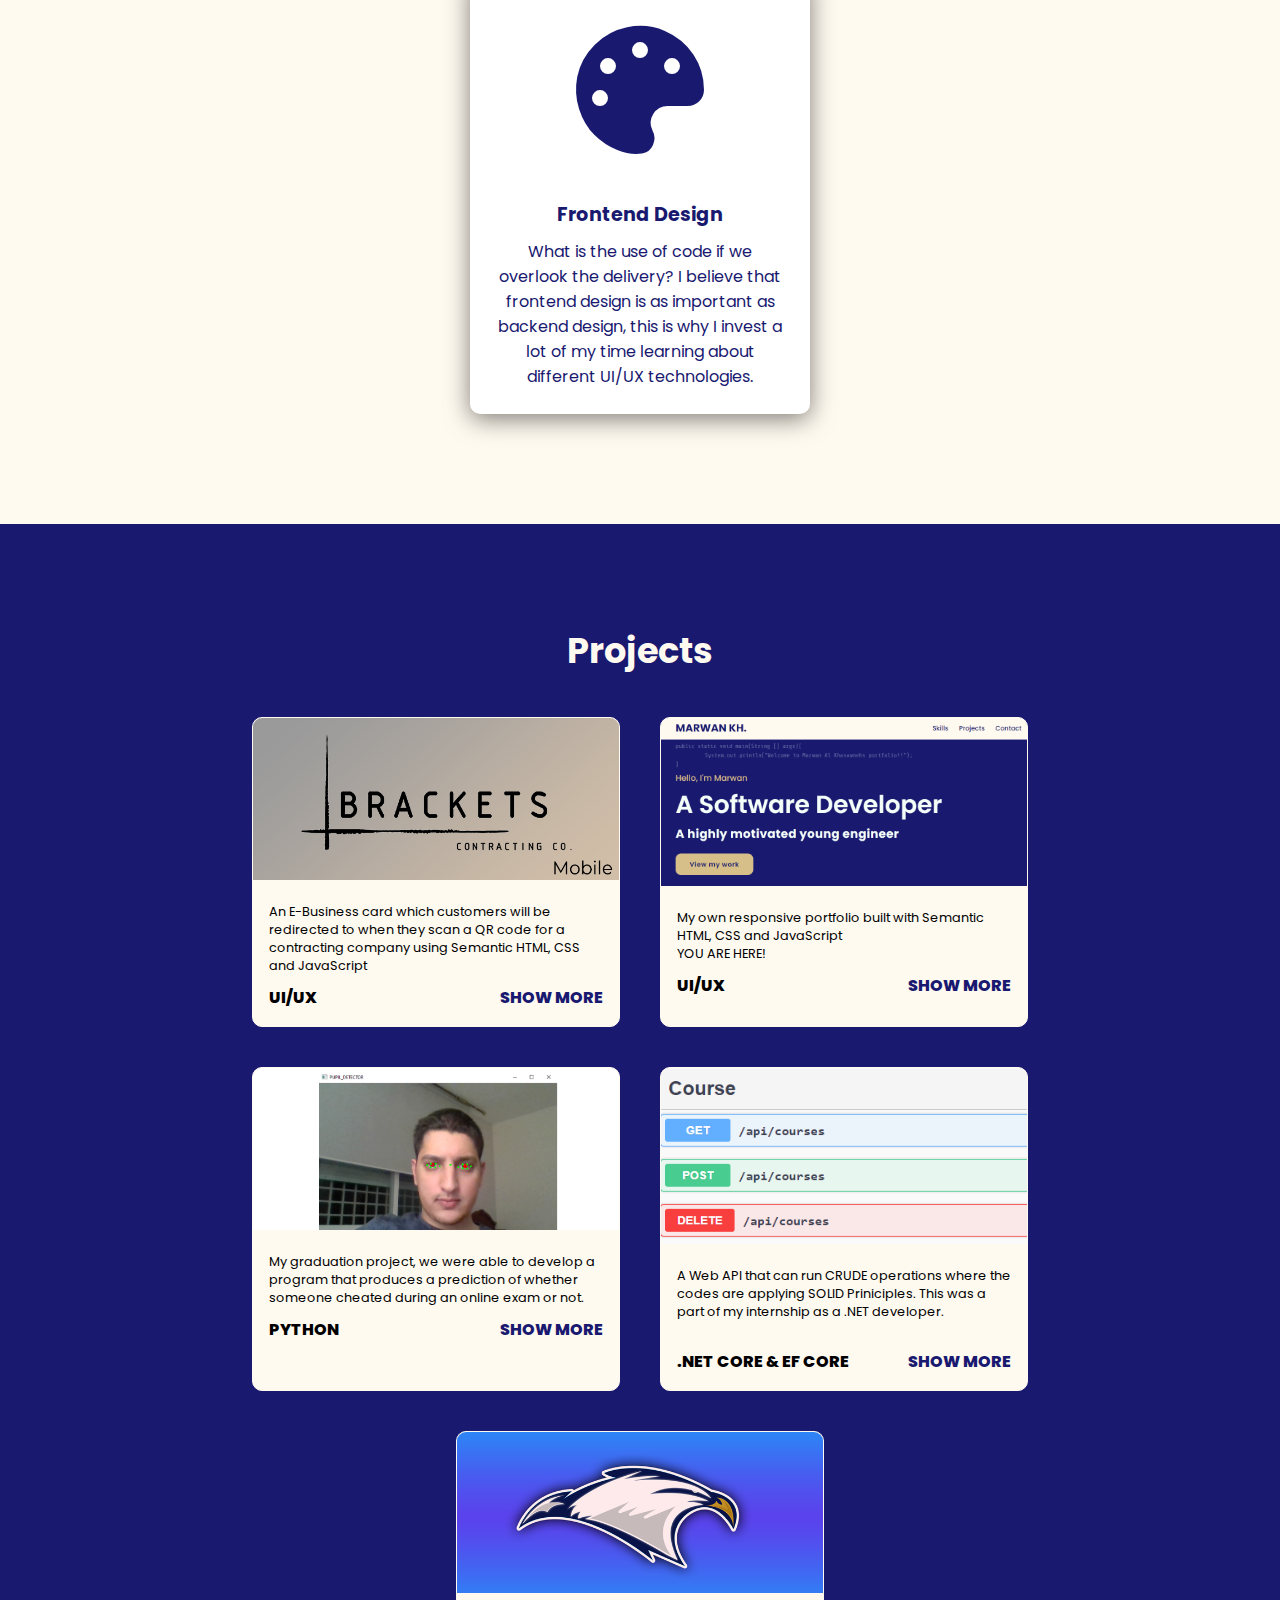
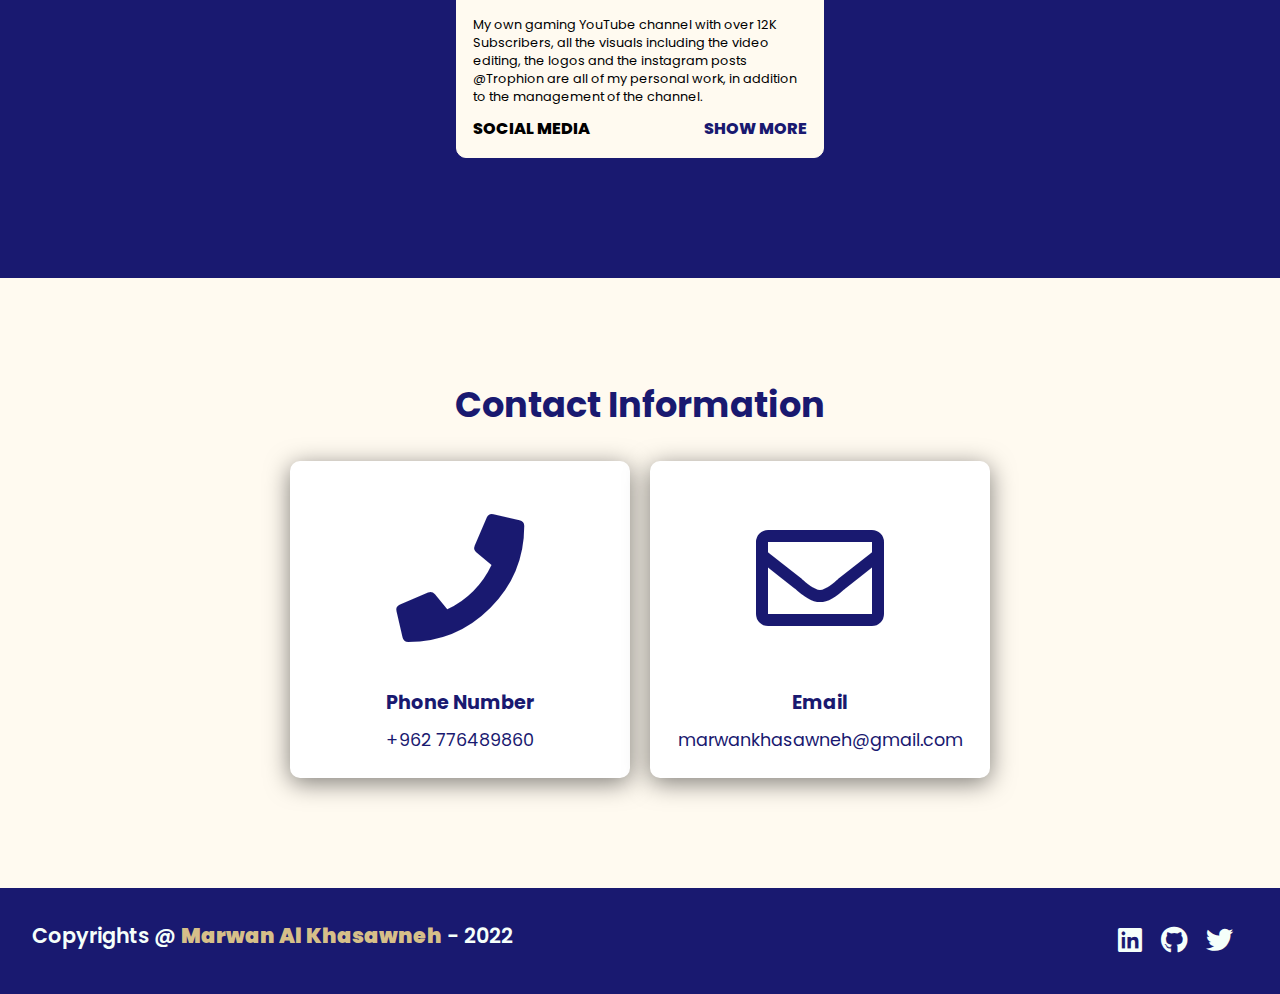
==== commit 68e7f329: "links" ====
--- a/index.html
+++ b/index.html
@@ -29,8 +29,8 @@
             <h3>A highly motivated young engineer</h3>
             <a href="#projects" class="main-btn">View my work</a>
             <div class="social-icons">
-                <a href="#"><i class="fab fa-linkedin"></i></a>
-                <a href="#"><i class="fab fa-github"></i></a>
+                <a href="https://www.linkedin.com/in/khasawnehm/" target="_blank"><i class="fab fa-linkedin"></i></a>
+                <a href="https://github.com/marwanforreal" target="_blank"><i class="fab fa-github"></i></a>
                 <a href="#"><i class="fab fa-twitter"></i></a>
             </div>
         </div>
@@ -89,7 +89,7 @@
                     <p class="project-category">An E-Business card which customers will be redirected to when they scan a QR code for a contracting company using Semantic HTML, CSS and JavaScript</p>
                     <strong class="project-title">
                         <span>UI/UX</span>
-                        <a href="#" class="project-link">Show More</a>
+                        <a href="http://marwankh.com/Brackets/" target="_blank" class="project-link">Show More</a>
                     </strong>
                 </div>
             </div>
@@ -117,7 +117,7 @@
                     <p class="project-category">My graduation project, we were able to develop a program that produces a prediction of whether someone cheated during an online exam or not.</p>
                     <strong class="project-title">
                         <span>Python</span>
-                        <a href="#" class="project-link">Show More</a>
+                        <a href="files/gproject.pdf" target="_blank" class="project-link">Show More</a>
                     </strong>
                 </div>
             </div>
@@ -131,7 +131,7 @@
                     <p class="project-category">A Web API that can run CRUDE operations where the codes are applying SOLID Priniciples. This was a part of my internship as a .NET developer. <br><br></p>
                     <strong class="project-title">
                         <span>.NET Core & EF Core</span>
-                        <a href="#" class="project-link">Show More</a>
+                        <a href="https://github.com/marwanforreal/UniAPI" target="_blank" class="project-link">Show More</a>
                     </strong>
                 </div>
             </div>
@@ -145,7 +145,7 @@
                     <p class="project-category">My own gaming YouTube channel with over 12K Subscribers, all the visuals including the video editing, the logos and the instagram posts @Trophion are all of my personal work, in addition to the management of the channel.</p>
                     <strong class="project-title">
                         <span>Social Media</span>
-                        <a href="https://www.youtube.com/channel/UCbkO_2h_FA88yKX_Ukv8WmQ" class="project-link">Show More</a>
+                        <a href="https://www.youtube.com/channel/UCbkO_2h_FA88yKX_Ukv8WmQ" target="_blank" class="project-link">Show More</a>
                     </strong>
                 </div>
             </div>
@@ -181,9 +181,9 @@
     <footer class="footer">
         <p class="footer-title">Copyrights @ <span>Marwan Al Khasawneh</span>  - 2022 </p>
         <div class="social-icons">
-            <a href="#"><i class="fab fa-linkedin"></i></a>
-            <a href="#"><i class="fab fa-github"></i></a>
-            <a href="#"><i class="fab fa-twitter"></i></a>
+            <a href="https://www.linkedin.com/in/khasawnehm/" target="_blank"><i class="fab fa-linkedin"></i></a>
+            <a href="https://github.com/marwanforreal" target="_blank"><i class="fab fa-github"></i></a>
+            <a href="#" target="_blank"><i class="fab fa-twitter"></i></a>
         </div>
     </footer>
 
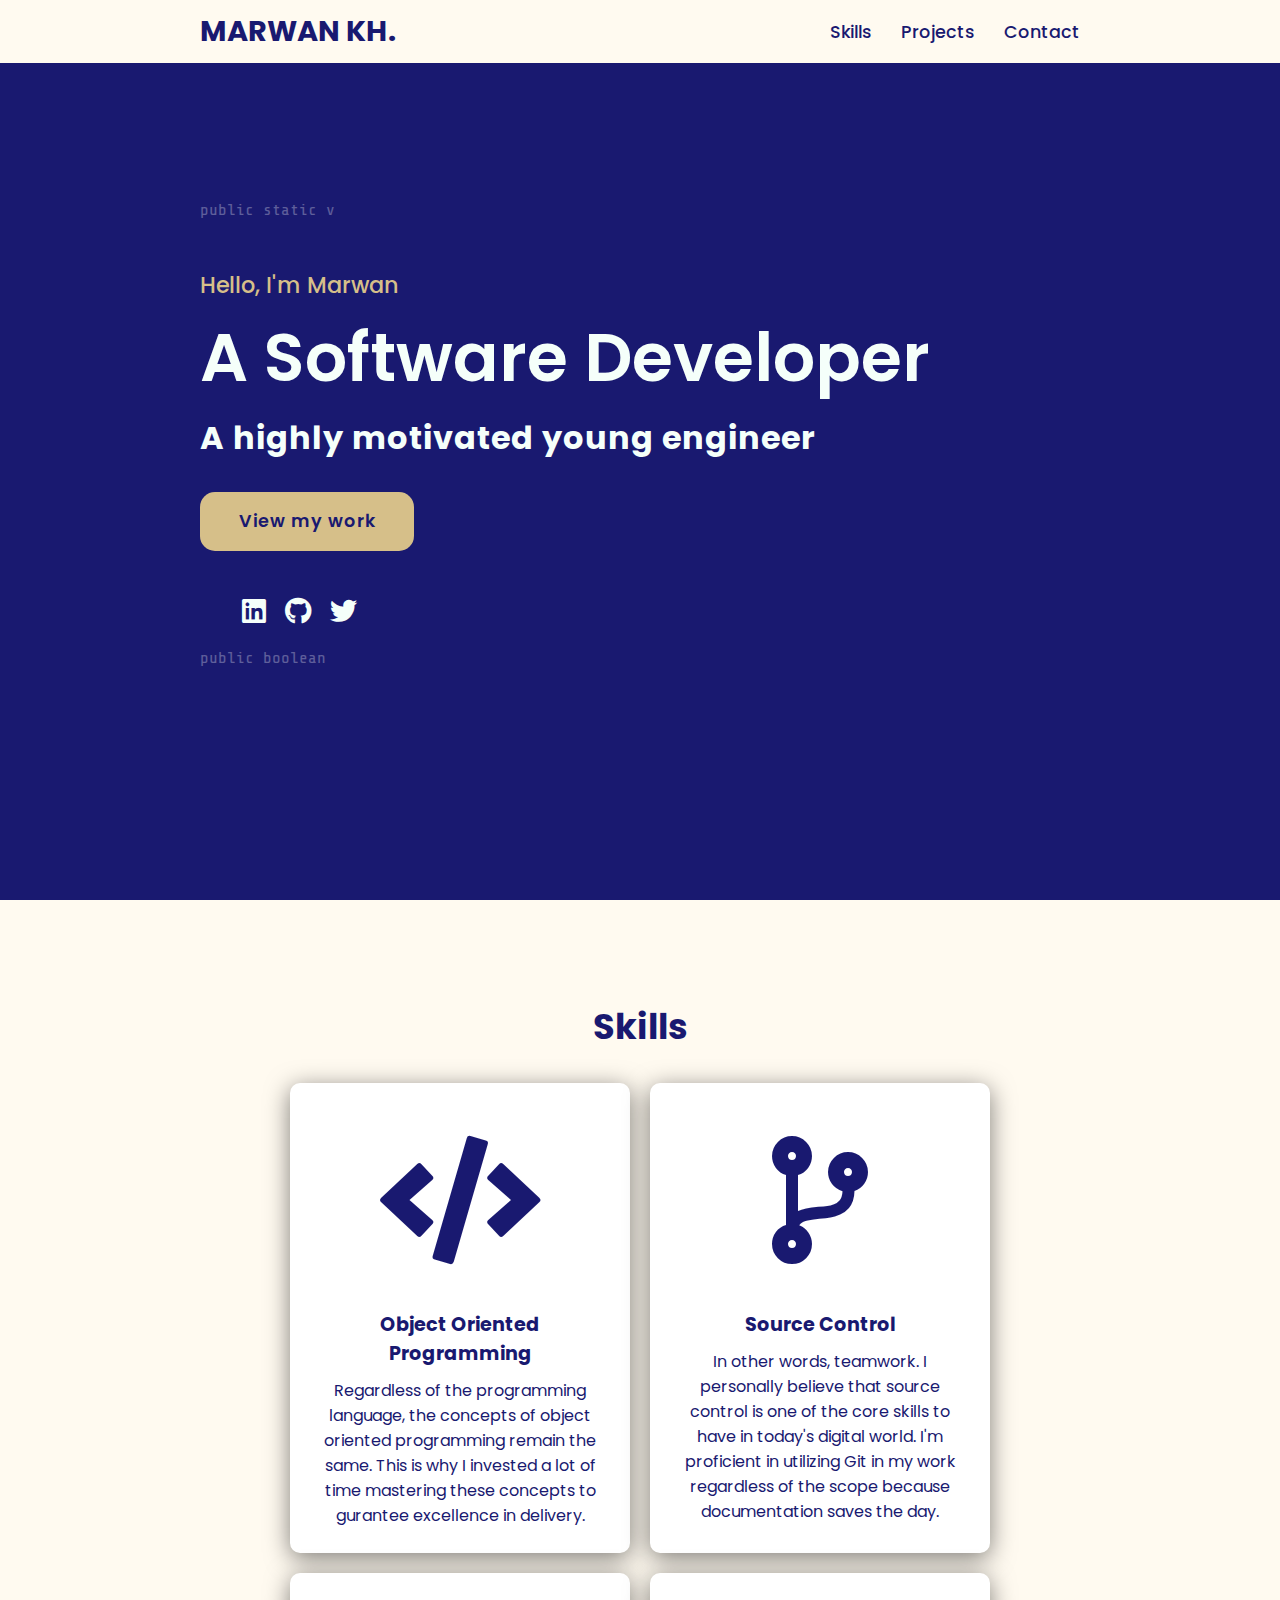
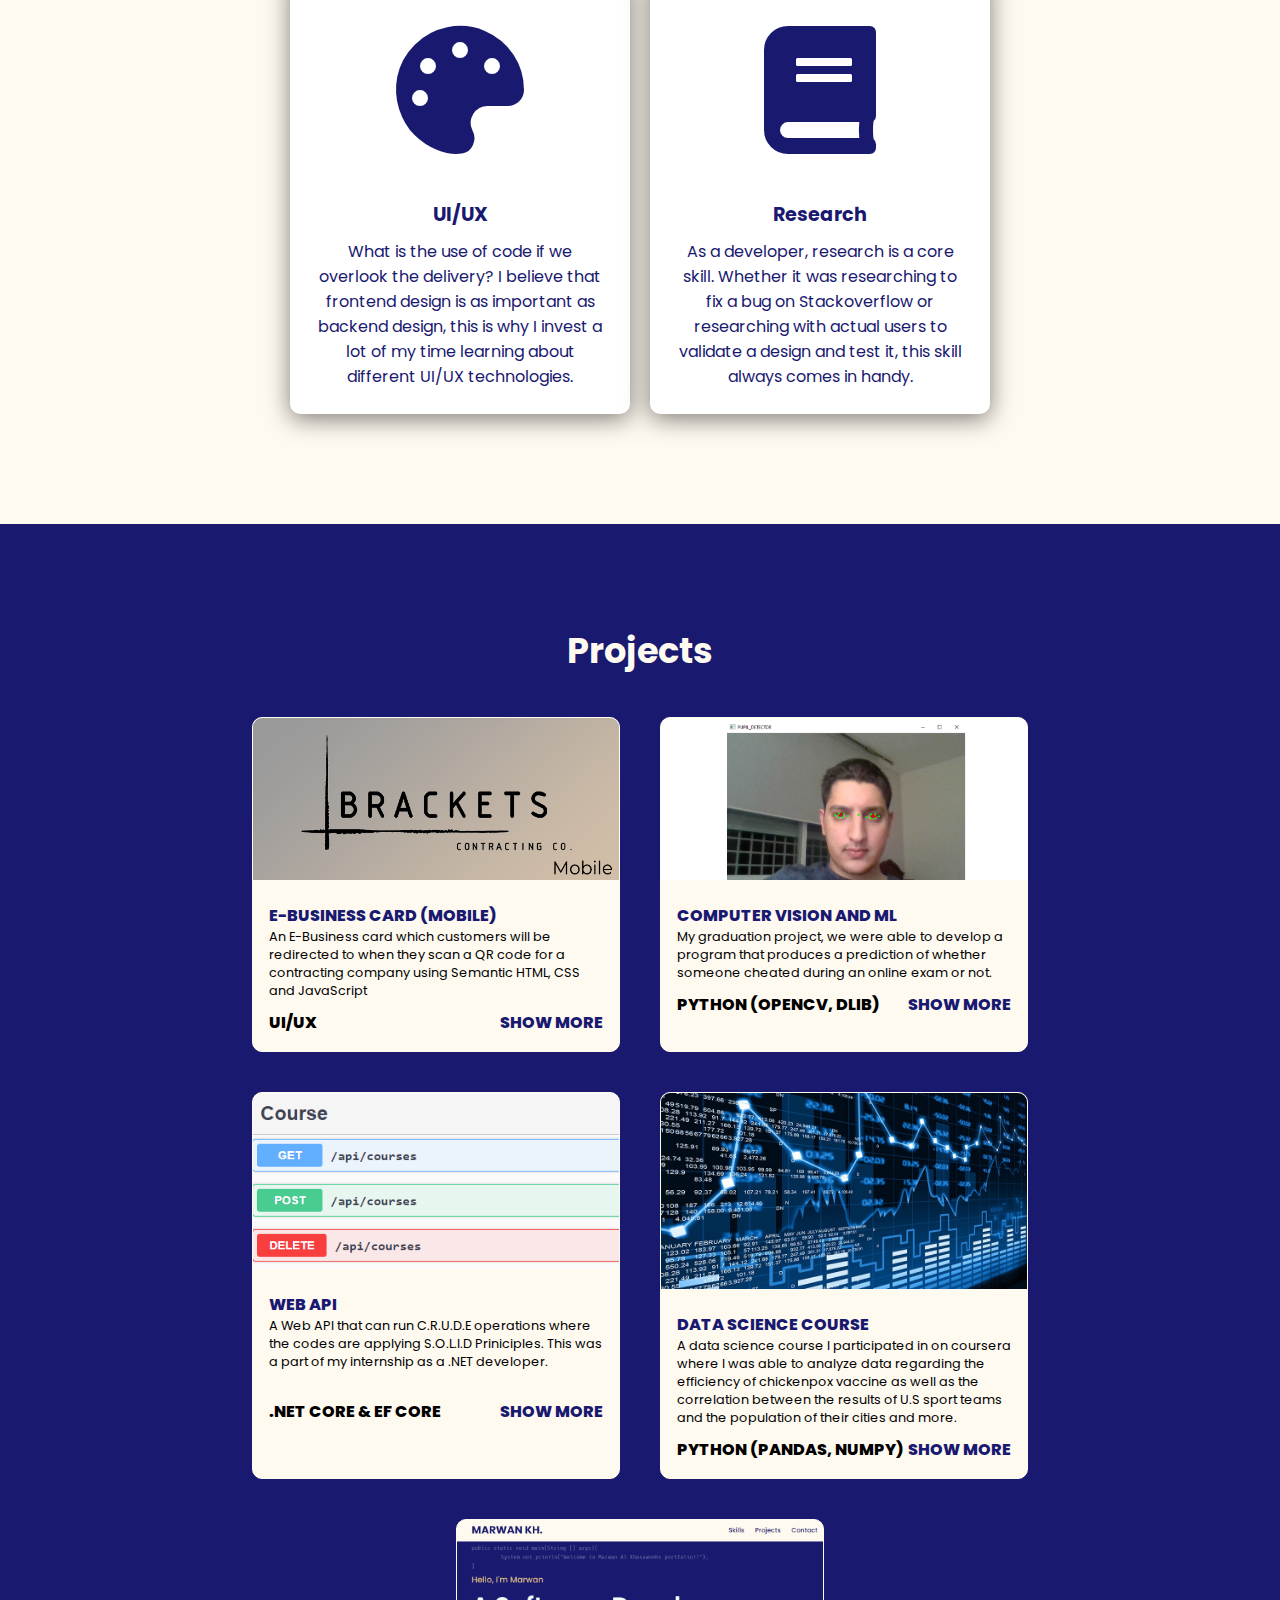
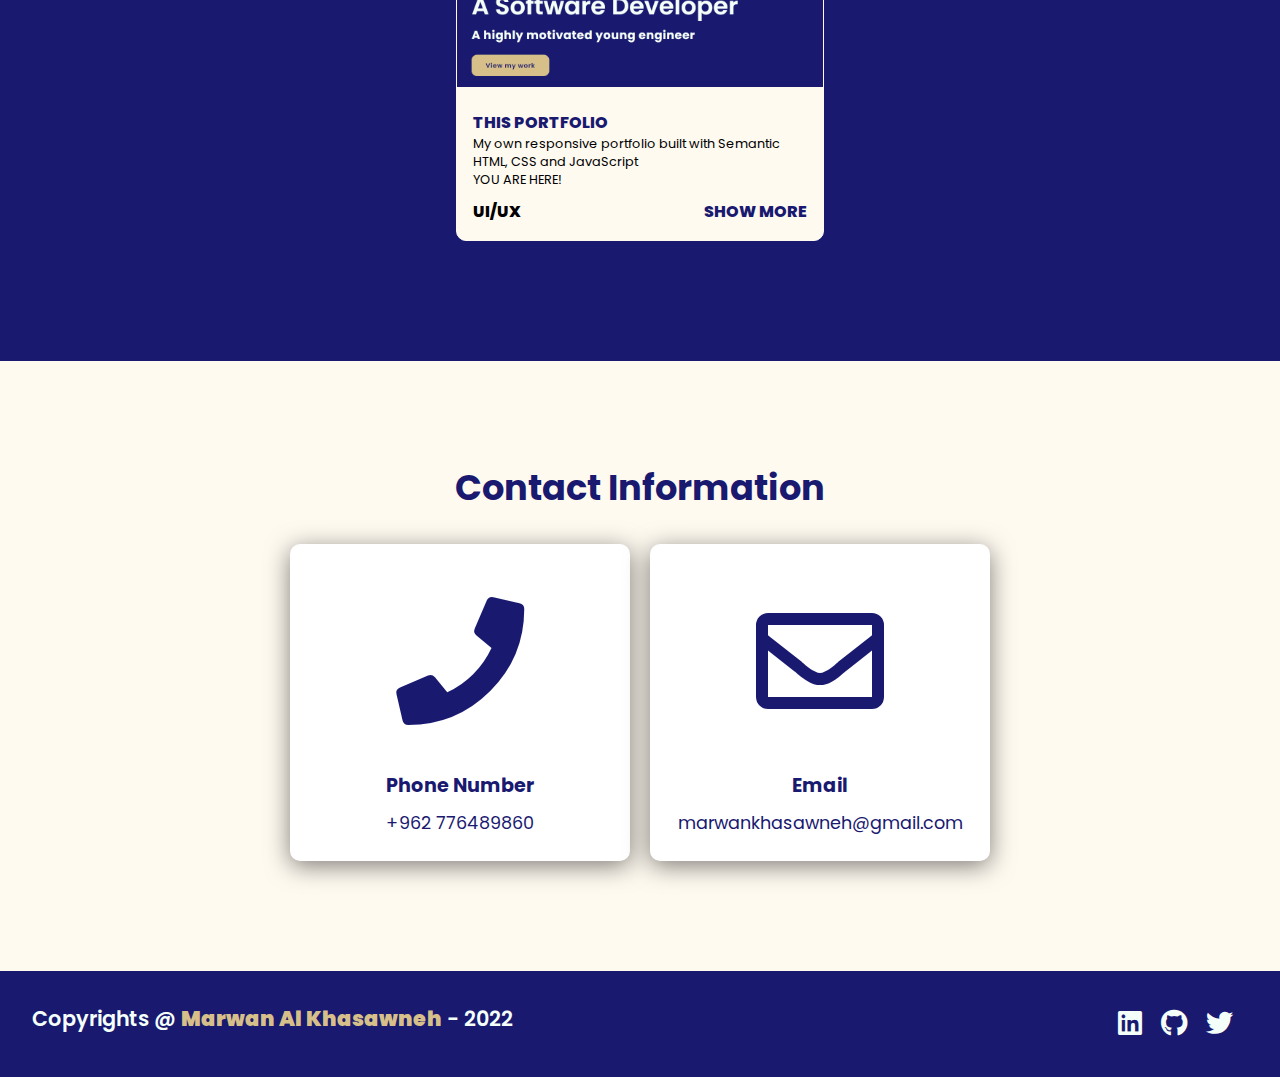
==== commit ced4b098: "New projects and titles" ====
--- a/index.html
+++ b/index.html
@@ -70,10 +70,21 @@
                     <i class="fas fa-palette"></i>
                 </div>
                 <div class="info">
-                    <h3>Frontend Design</h3>
+                    <h3>UI/UX</h3>
                     <p>What is the use of code if we overlook the delivery? I believe that frontend design is as important as backend design, this is why I invest a lot of my time learning about different UI/UX technologies.</p>
                 </div>
             </div>
+            
+            <div class="card">
+                <div class="icon">
+                    <i class="fa fa-solid fa-book"></i>
+                </div>
+                <div class="info">
+                    <h3>Research</h3>
+                    <p>As a developer, research is a core skill. Whether it was researching to fix a bug on Stackoverflow or researching with actual users to validate a design and test it, this skill always comes in handy.</p>
+                </div>
+            </div>
+            
         </div>
     </section>
 
@@ -86,6 +97,9 @@
                 </div>
 
                 <div class="project-info">
+                    <strong class="project-name">
+                        <span>E-business card (Mobile)</span>
+                    </strong>
                     <p class="project-category">An E-Business card which customers will be redirected to when they scan a QR code for a contracting company using Semantic HTML, CSS and JavaScript</p>
                     <strong class="project-title">
                         <span>UI/UX</span>
@@ -96,10 +110,64 @@
 
             <div class="project-card">
                 <div class="project-image">
+                    <img src="images/graduation-project.png"> 
+                </div>
+
+                <div class="project-info">
+                    <strong class="project-name">
+                        <span>Computer Vision and ML</span>
+                    </strong>
+                    <p class="project-category">My graduation project, we were able to develop a program that produces a prediction of whether someone cheated during an online exam or not.</p>
+                    <strong class="project-title">
+                        <span>Python (OpenCV, Dlib)</span>
+                        <a href="files/gproject.pdf" target="_blank" class="project-link">Show More</a>
+                    </strong>
+                </div>
+            </div>
+
+            <div class="project-card">
+                <div class="project-image">
+                    <img src="images/Dotnet.png"> 
+                </div>
+
+                <div class="project-info">
+                    <strong class="project-name">
+                        <span>Web API</span>
+                    </strong>
+                    <p class="project-category">A Web API that can run C.R.U.D.E operations where the codes are applying S.O.L.I.D Priniciples. This was a part of my internship as a .NET developer. <br><br></p>
+                    <strong class="project-title">
+                        <span>.NET Core & EF Core</span>
+                        <a href="https://github.com/marwanforreal/UniAPI" target="_blank" class="project-link">Show More</a>
+                    </strong>
+                </div>
+            </div>
+            
+            <div class="project-card">
+                <div class="project-image">
+                    <img src="images/dataScience.jpeg"> 
+                </div>
+
+                <div class="project-info">
+                    <strong class="project-name">
+                        <span>Data Science Course</span>
+                    </strong>
+                    <p class="project-category">A data science course I participated in on coursera where I was able to analyze data regarding the efficiency of chickenpox vaccine as well as the correlation between the results of U.S sport teams and the population of their cities and more.</p>
+                    <strong class="project-title">
+                        <span>Python (Pandas, NumPy)</span>
+                        <a href="https://github.com/marwanforreal/UniAPI" target="_blank" class="project-link">Show More</a>
+                    </strong>
+                </div>
+            </div>
+            
+            <div class="project-card">
+                <div class="project-image">
                     <img src="images/thumbnail.png"> 
                 </div>
 
                 <div class="project-info">
+                    <strong class="project-name">
+                        <span>This portfolio</span>
+                    </strong>
                     <p class="project-category">My own responsive portfolio built with Semantic HTML, CSS and JavaScript<br> YOU ARE HERE!</p>
                     <strong class="project-title">
                         <span>UI/UX</span>
@@ -108,73 +176,36 @@
                 </div>
             </div>
 
-            <div class="project-card">
-                <div class="project-image">
-                    <img src="images/graduation-project.png"> 
-                </div>
-
-                <div class="project-info">
-                    <p class="project-category">My graduation project, we were able to develop a program that produces a prediction of whether someone cheated during an online exam or not.</p>
-                    <strong class="project-title">
-                        <span>Python</span>
-                        <a href="files/gproject.pdf" target="_blank" class="project-link">Show More</a>
-                    </strong>
-                </div>
-            </div>
-
-            <div class="project-card">
-                <div class="project-image">
-                    <img src="images/Dotnet.png"> 
-                </div>
-
-                <div class="project-info">
-                    <p class="project-category">A Web API that can run CRUDE operations where the codes are applying SOLID Priniciples. This was a part of my internship as a .NET developer. <br><br></p>
-                    <strong class="project-title">
-                        <span>.NET Core & EF Core</span>
-                        <a href="https://github.com/marwanforreal/UniAPI" target="_blank" class="project-link">Show More</a>
-                    </strong>
-                </div>
-            </div>
-
-            <div class="project-card">
-                <div class="project-image">
-                    <img src="images/project5.png"> 
-                </div>
-
-                <div class="project-info">
-                    <p class="project-category">My own gaming YouTube channel with over 12K Subscribers, all the visuals including the video editing, the logos and the instagram posts @Trophion are all of my personal work, in addition to the management of the channel.</p>
-                    <strong class="project-title">
-                        <span>Social Media</span>
-                        <a href="https://www.youtube.com/channel/UCbkO_2h_FA88yKX_Ukv8WmQ" target="_blank" class="project-link">Show More</a>
-                    </strong>
-                </div>
-            </div>
         </div>
     </section>
 
     <section class="cards contact" id="contact">
         <h2 class="title">Contact Information</h2>
-
+        <!-- FIX INLINE CSS WHEN YOU HAVE THE TIME PLEASE IT'S JUST 3 LINES -->
         <div class="content">
-            <div class="card">
-                <div class="icon">
-                    <i class="fas fa-phone"></i>
-                </div>
-                <div class="info">
-                    <h3>Phone Number</h3>
-                    <p>+962 776489860</p>
-                </div>
-            </div>
-
-            <div class="card">
-                <div class="icon">
-                    <i class="far fa-envelope"></i>
-                </div>
-                <div class="info">
-                    <h3>Email</h3>
-                    <p>marwankhasawneh@gmail.com</p>
-                </div>
-            </div>
+            <a href="tel:0776489860" style="text-decoration: none">
+                <div class="card">
+                    <div class="icon">
+                        <i class="fas fa-phone"></i>
+                    </div>
+                    <div class="info">
+                        <h3>Phone Number</h3>
+                        <p>+962 776489860</p>
+                    </div>
+                </div>
+            </a>
+            <!-- FIX INLINE CSS WHEN YOU HAVE THE TIME PLEASE IT'S JUST 3 LINES -->
+            <a href = "mailto:marwankhasawneh@gmail.com" style="text-decoration: none">
+                <div class="card">
+                    <div class="icon">
+                        <i class="far fa-envelope"></i>
+                    </div>
+                    <div class="info">
+                        <h3>Email</h3>
+                        <p>marwankhasawneh@gmail.com</p>
+                    </div>
+                </div>
+            </a>
         </div>
     </section>
 
--- a/style.css
+++ b/style.css
@@ -251,6 +251,14 @@
     margin-top: 10px;
 }
 
+.project-name{
+    display: flex;
+    color:midnightblue;
+    justify-content: space-between;
+    text-transform: uppercase;
+    font-weight: 800;
+}
+
 .project-link{
     text-decoration: none;
     color:midnightblue;
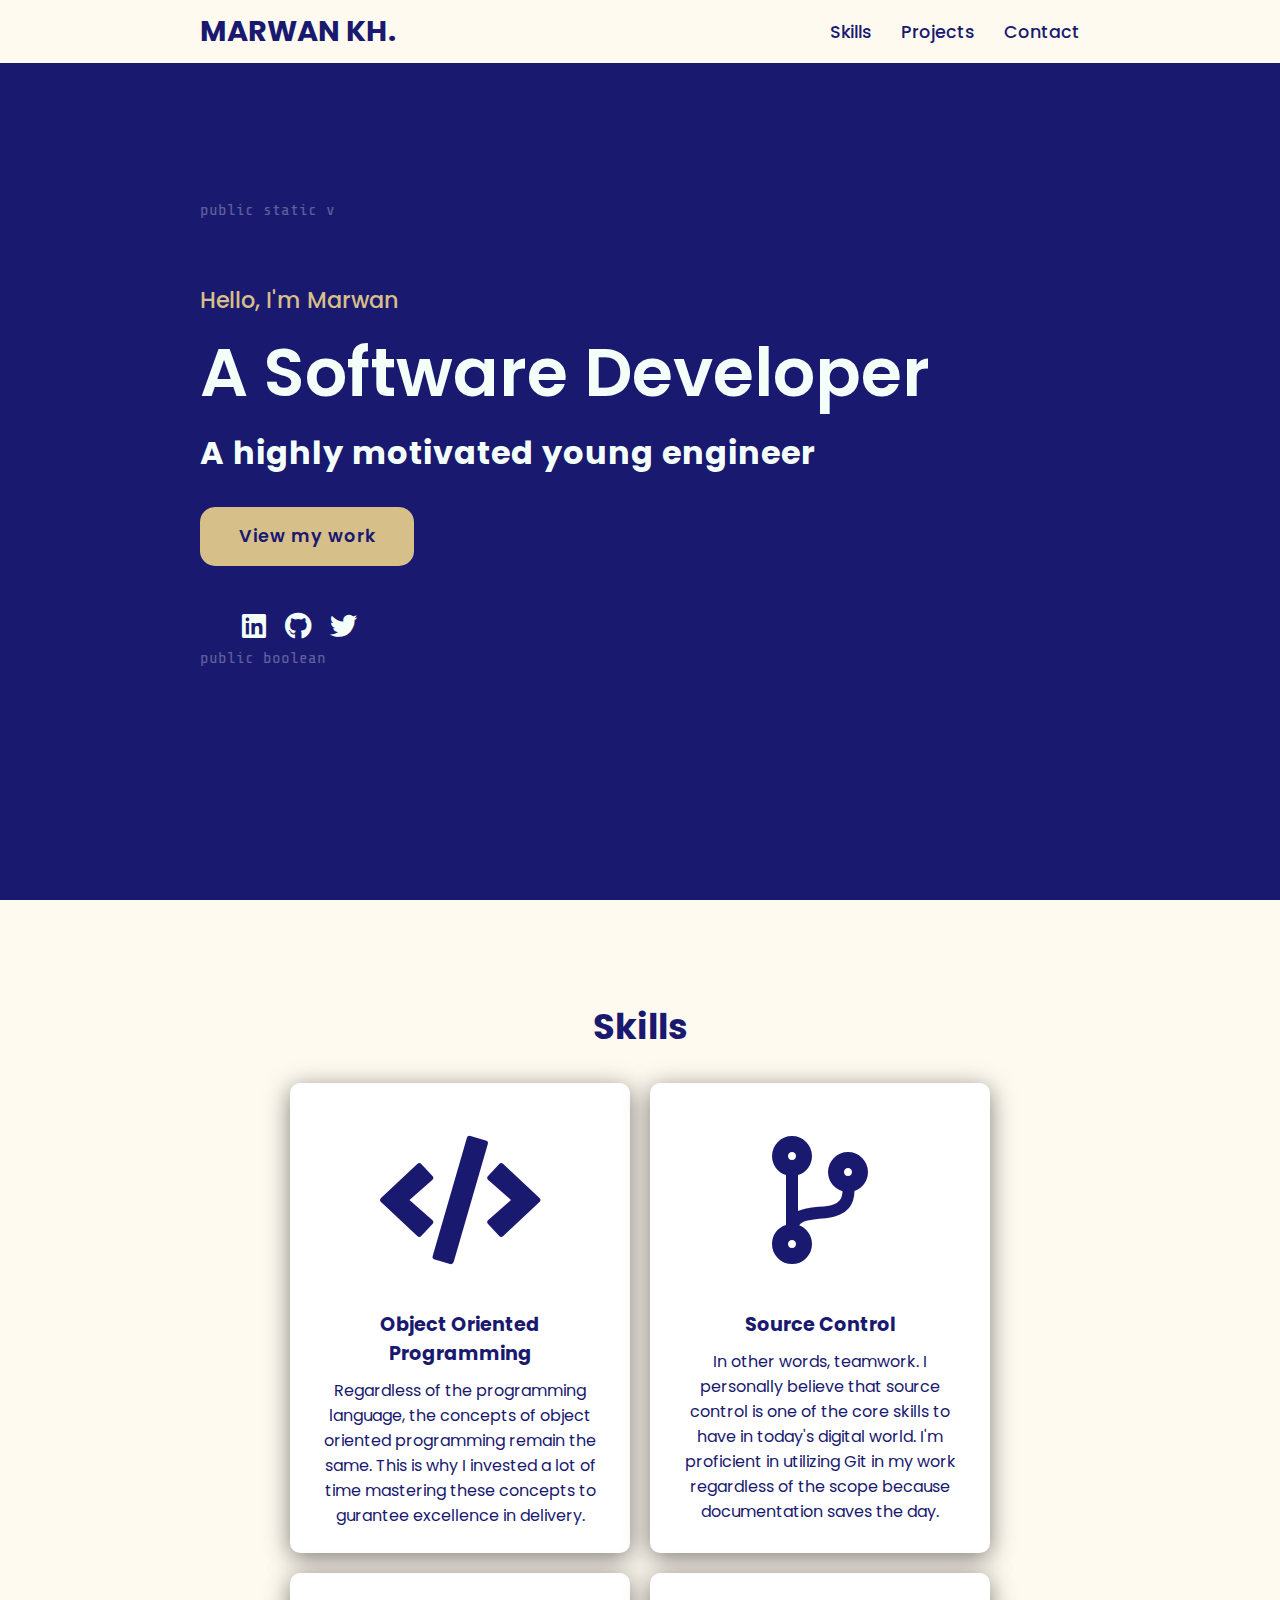
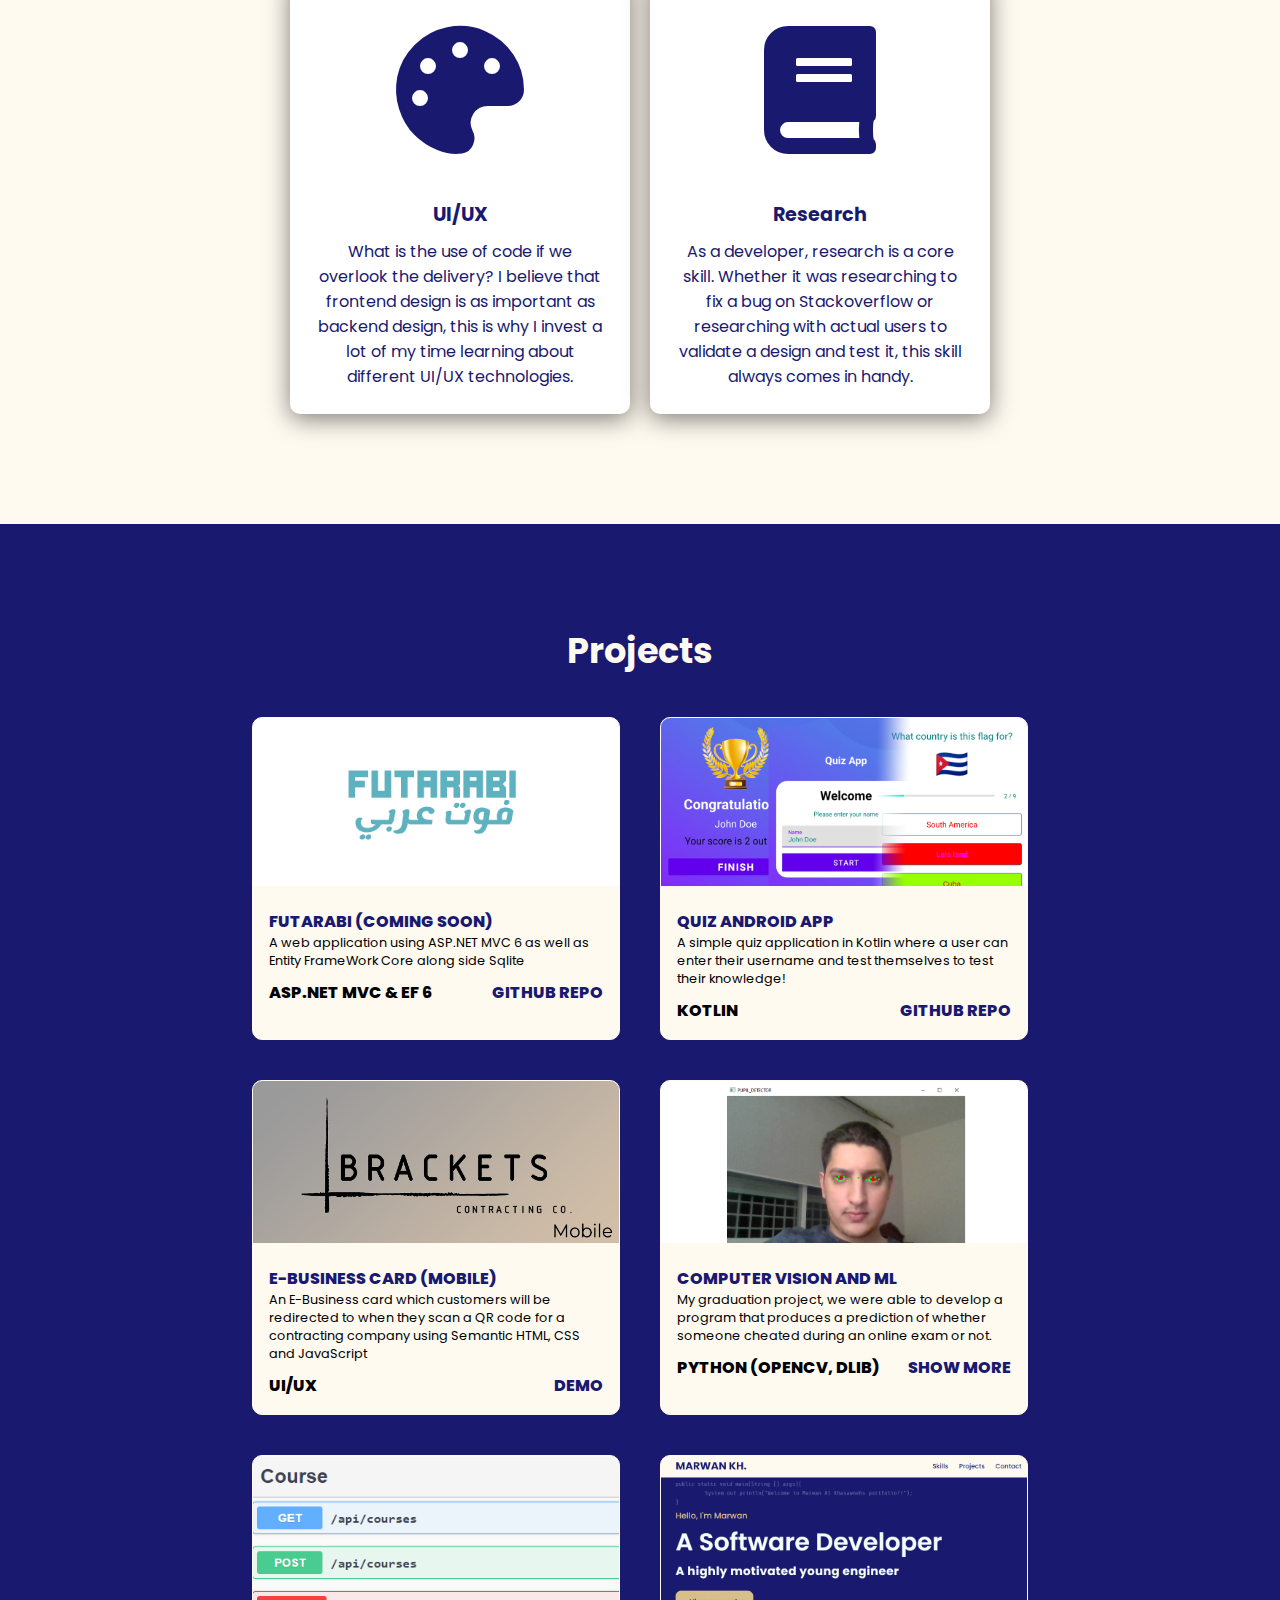
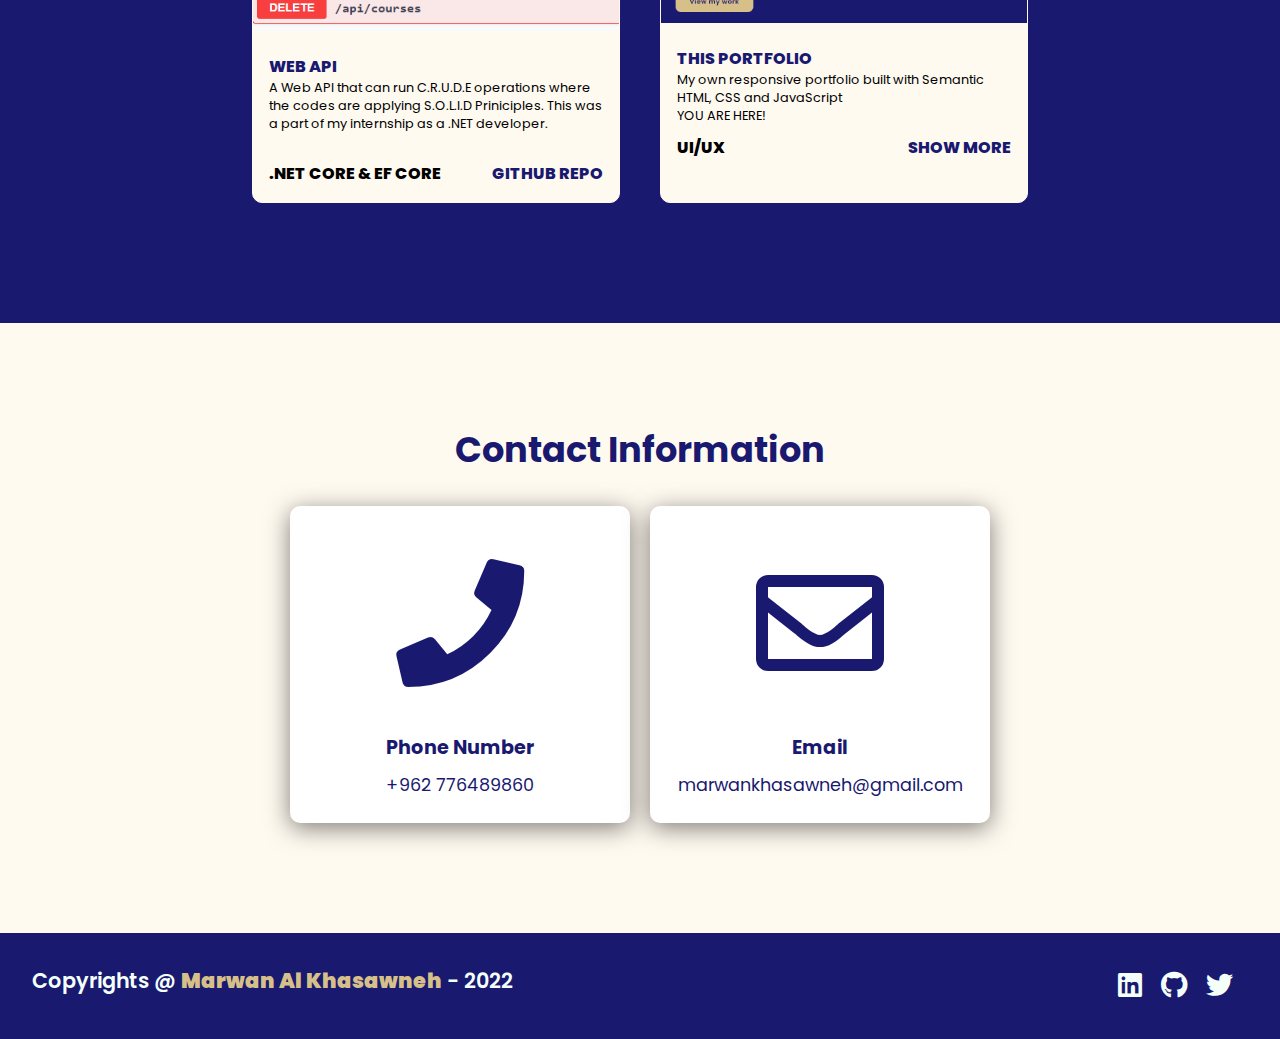
==== commit 8cfa6910: "add futarabi" ====
--- a/index.html
+++ b/index.html
@@ -91,6 +91,42 @@
     <section class="projects" id="projects">
         <h2 class="title">Projects</h2>
         <div class="content">
+
+            <div class="project-card">
+                <div class="project-image">
+                    <img src="images/FutArabi.png"> 
+                </div>
+
+                <div class="project-info">
+                    <strong class="project-name">
+                        <span>FutArabi (Coming Soon)</span>
+                    </strong>
+                    <p class="project-category">A web application using ASP.NET MVC 6 as well as Entity FrameWork Core along side Sqlite</p>
+                    <strong class="project-title">
+                        <span>ASP.NET MVC & EF 6</span>
+                        <a href="https://github.com/marwanforreal/futArabicom" class="project-link">Github Repo</a>
+                    </strong>
+                </div>
+            </div>
+
+            <div class="project-card">
+                <div class="project-image">
+                    <img src="images/quizAppThumbnail.png"> 
+                </div>
+
+                <div class="project-info">
+                    <strong class="project-name">
+                        <span>Quiz android app</span>
+                    </strong>
+                    <p class="project-category">A simple quiz application in Kotlin where a user can enter their username and test themselves to test their knowledge!</p>
+                    <strong class="project-title">
+                        <span>Kotlin</span>
+                        <a href="/quizApp.html" class="project-link">Github Repo</a>
+                    </strong>
+                </div>
+            </div>
+
+
             <div class="project-card">
                 <div class="project-image">
                     <img src="images/project4.png"> 
@@ -103,7 +139,7 @@
                     <p class="project-category">An E-Business card which customers will be redirected to when they scan a QR code for a contracting company using Semantic HTML, CSS and JavaScript</p>
                     <strong class="project-title">
                         <span>UI/UX</span>
-                        <a href="http://marwankh.com/Brackets/" target="_blank" class="project-link">Show More</a>
+                        <a href="http://marwankh.com/Brackets/" target="_blank" class="project-link">Demo</a>
                     </strong>
                 </div>
             </div>
@@ -137,24 +173,7 @@
                     <p class="project-category">A Web API that can run C.R.U.D.E operations where the codes are applying S.O.L.I.D Priniciples. This was a part of my internship as a .NET developer. <br><br></p>
                     <strong class="project-title">
                         <span>.NET Core & EF Core</span>
-                        <a href="https://github.com/marwanforreal/UniAPI" target="_blank" class="project-link">Show More</a>
-                    </strong>
-                </div>
-            </div>
-            
-            <div class="project-card">
-                <div class="project-image">
-                    <img src="images/dataScience.jpeg"> 
-                </div>
-
-                <div class="project-info">
-                    <strong class="project-name">
-                        <span>Data Science Course</span>
-                    </strong>
-                    <p class="project-category">A data science course I participated in on coursera where I was able to analyze data regarding the efficiency of chickenpox vaccine as well as the correlation between the results of U.S sport teams and the population of their cities and more.</p>
-                    <strong class="project-title">
-                        <span>Python (Pandas, NumPy)</span>
-                        <a href="https://github.com/marwanforreal/UniAPI" target="_blank" class="project-link">Show More</a>
+                        <a href="https://github.com/marwanforreal/UniAPI" target="_blank" class="project-link">Github Repo</a>
                     </strong>
                 </div>
             </div>
--- a/style.css
+++ b/style.css
@@ -59,10 +59,37 @@
     background-position:center;
 }
 
+.project-pictures-row{
+    content: "";
+    clear: both;
+    display: table;
+}
+
+.project-pictures-column{
+    float: left;
+    width: 25%;
+    padding: 5px;
+}
+
+.main-project-picture-card{
+    background-color:white;
+    width: 100%;
+    box-shadow: 0 5px 25px rgba(1 1 1 / 50%);
+    border-radius: 10px;
+    padding: 1px;
+    margin: 1px;  
+}
+
+
+.project-pictures-column img {
+    max-width: 100%;
+}
+
 .main h2{
     color:#d6bf89; 
     font-size: 1.4em;
     font-weight: 500;
+    margin-top: 30px;
 }
 
 .main h2 span{
@@ -343,6 +370,10 @@
         font-size: 12px; 
     }
 
+    .project-pictures-column{
+        width: 100%;
+    }
+
     header{
         padding: 5px 10px;
     }
